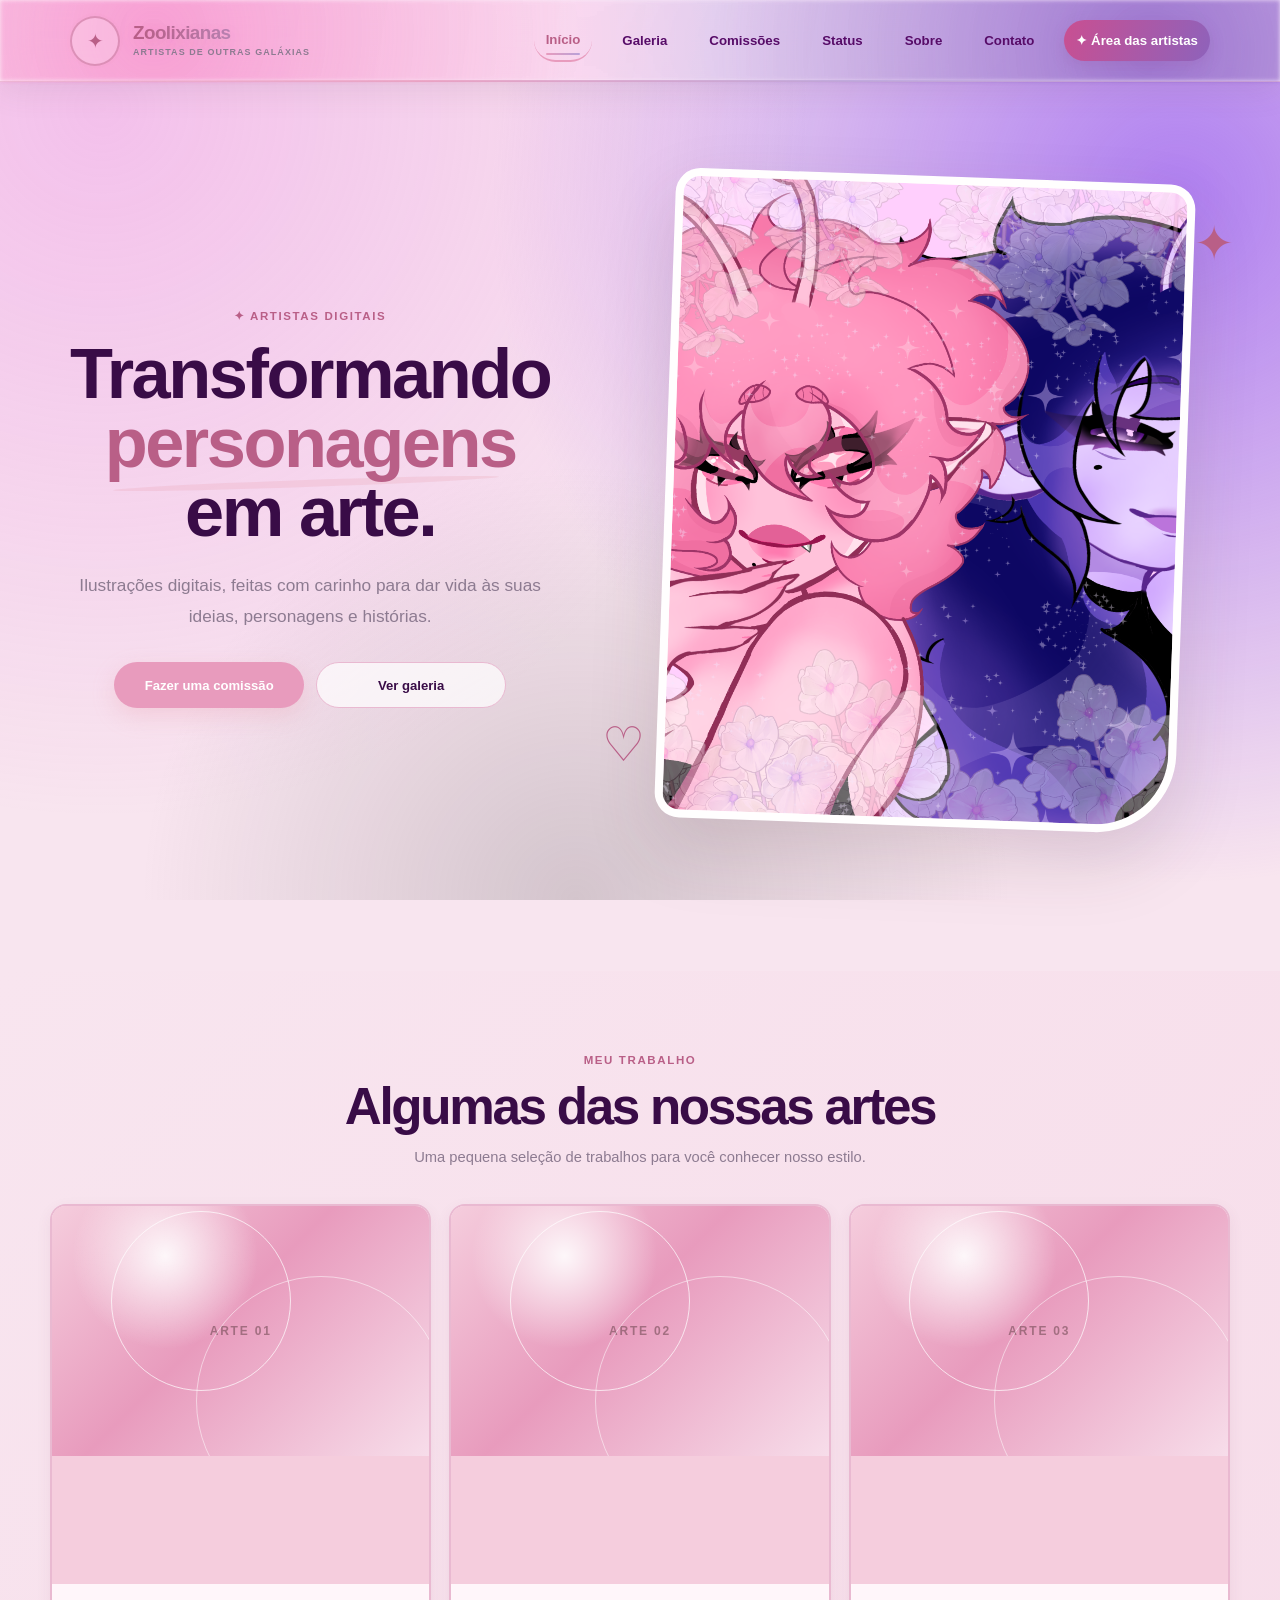
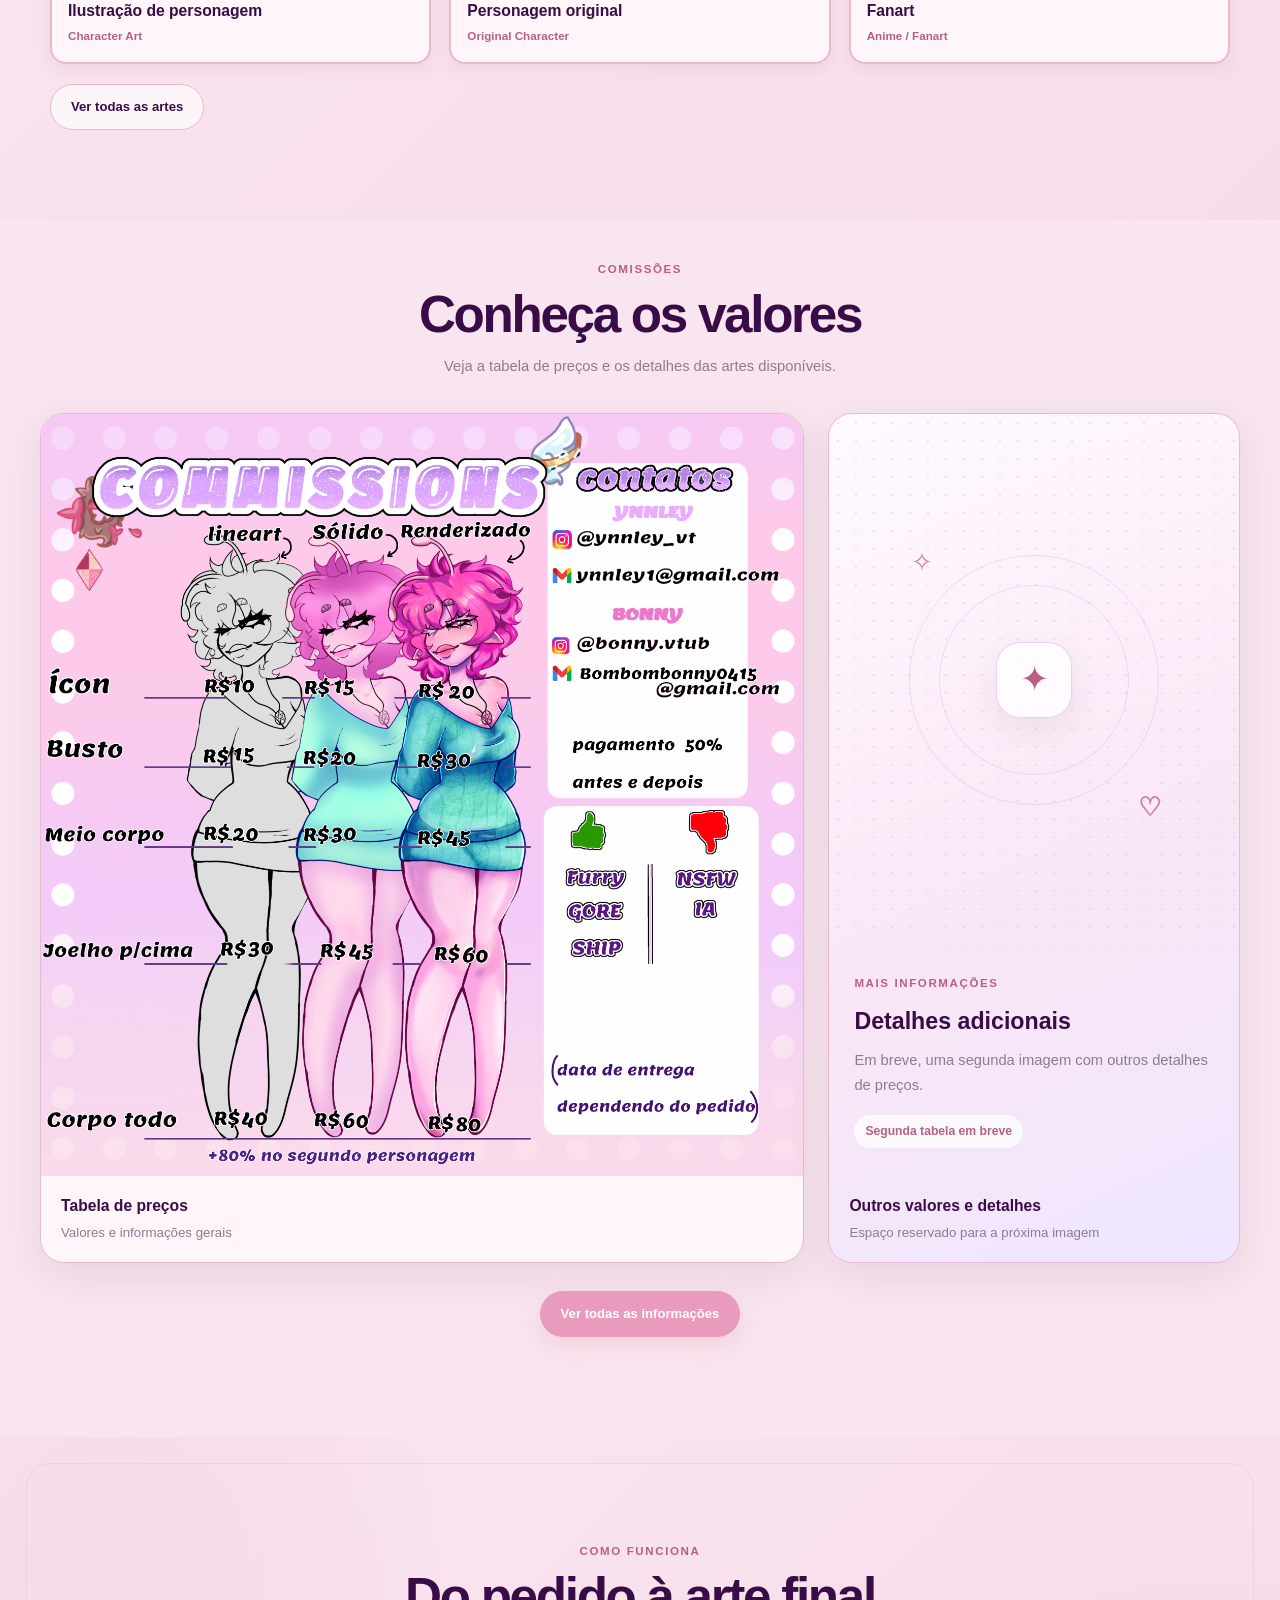
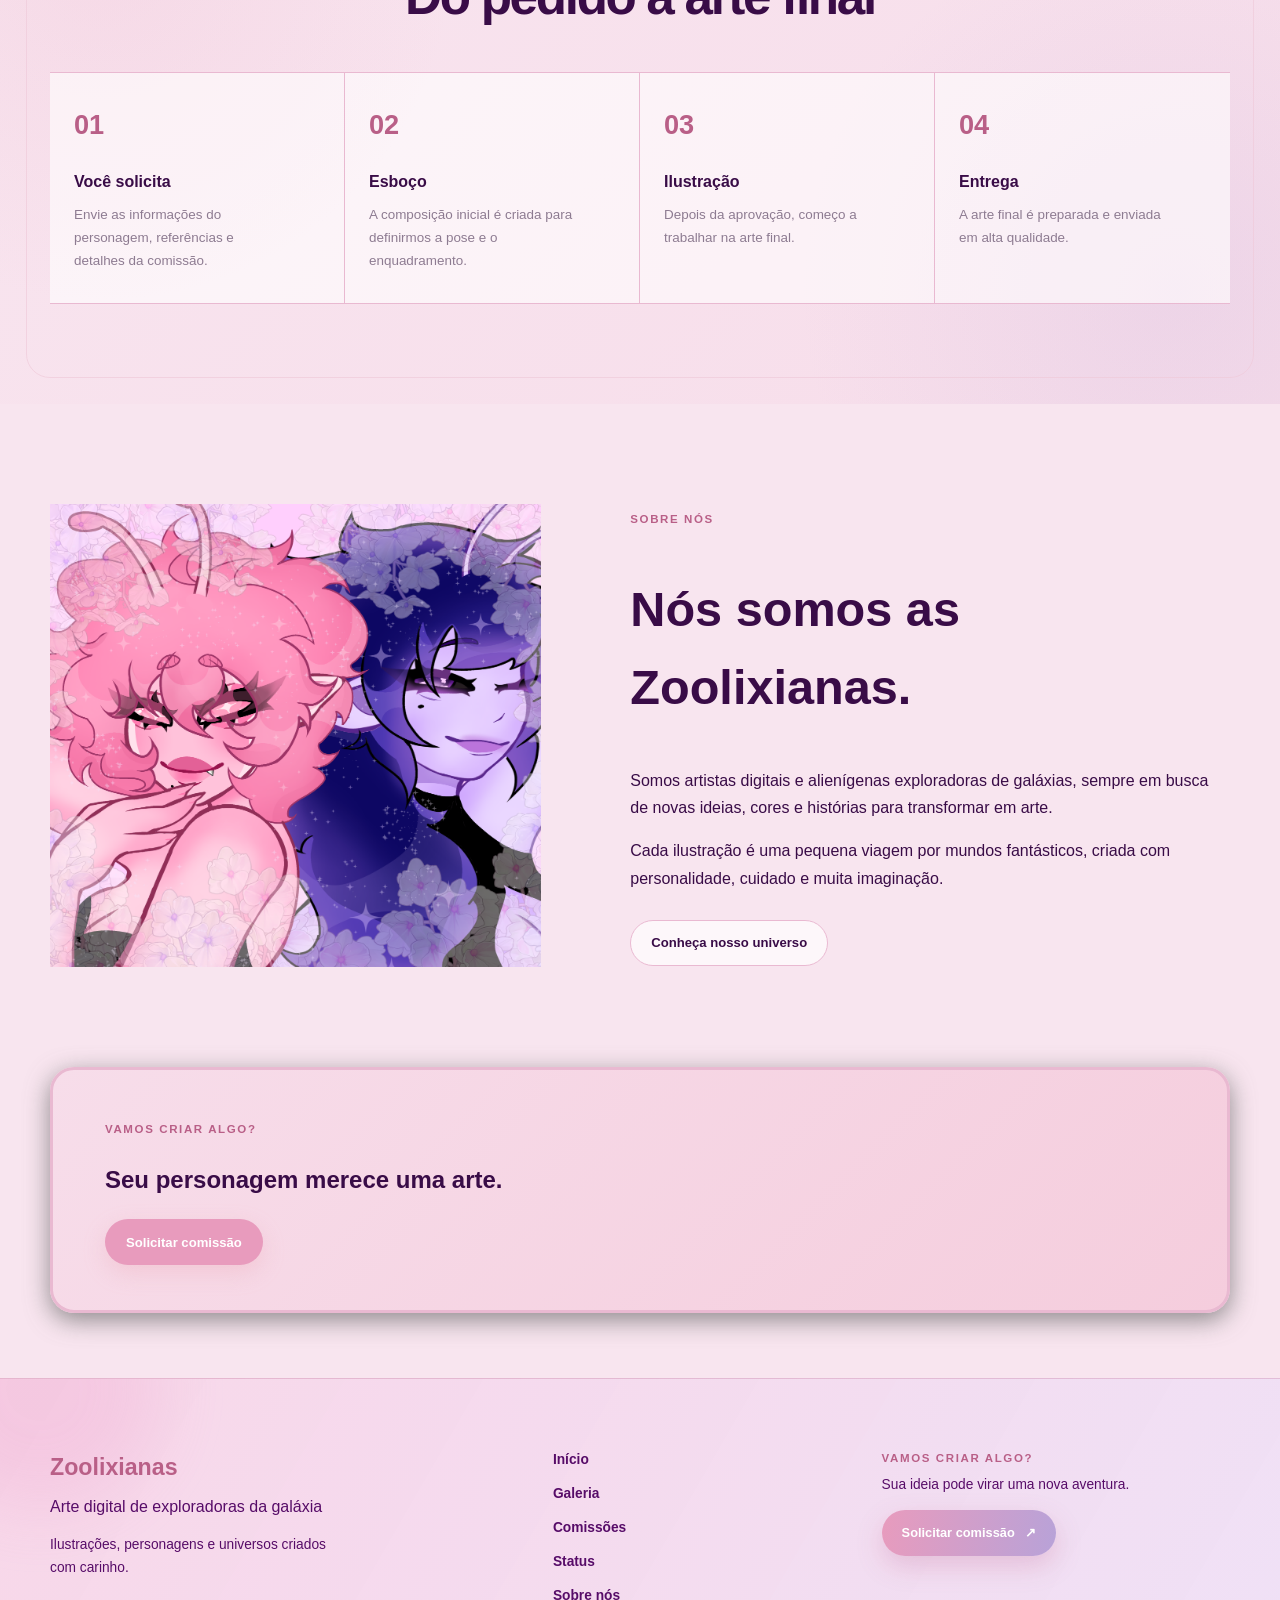
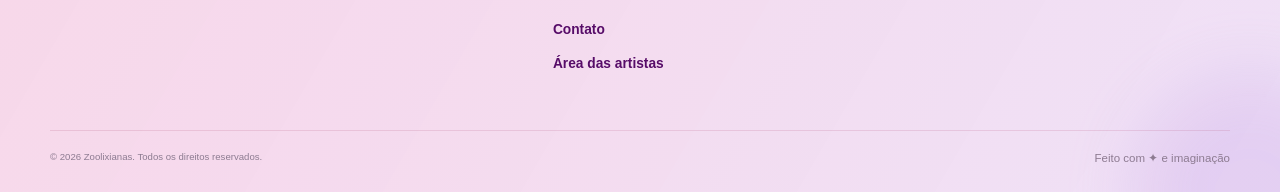
==== index.html @ 95c093a8 "Teste" ====
<!DOCTYPE html>
<html lang="pt-BR">

<head>
    <meta charset="UTF-8">
    <meta name="viewport" content="width=device-width, initial-scale=1.0, viewport-fit=cover">

    <title>Zoolixianas | Comissões de Arte</title>

    <meta
        name="description"
        content="Portfólio e comissões de arte digital em estilo anime."
    >

    <link rel="stylesheet" href="css/style.css">
    <link rel="stylesheet" href="css/components.css">
    <link rel="stylesheet" href="css/animations.css">
    <link rel="stylesheet" href="css/decorations.css">
    <link rel="stylesheet" href="css/home.css">
    <link rel="stylesheet" href="css/commissions.css">
    <link rel="stylesheet" href="css/header.css">
    <link rel="stylesheet" href="css/lightbox.css">
    <link rel="stylesheet" href="css/mobile.css">
</head>

<body>

    <!-- HEADER -->
    <header class="site-header" id="site-header">

    <div class="header-inner">

        <a
            href="index.html"
            class="brand"
            aria-label="Voltar para a página inicial"
        >
            <span class="brand-mark">✦</span>

            <span class="brand-text">
                <strong>Zoolixianas</strong>
                <small>Artistas de outras galáxias</small>
            </span>
        </a>


        <nav class="main-nav" id="main-nav" aria-label="Navegação principal">
            <a class="active" href="index.html">Início</a>
            <a href="gallery.html">Galeria</a>
            <a href="commissions.html">Comissões</a>
            <a href="status.html">Status</a>
            <a href="about.html">Sobre</a>
            <a href="contact.html">Contato</a>
        <a class="artist-access-link" href="painel.html"><span aria-hidden="true">✦</span> Área das artistas</a></nav>


        <button
            class="menu-toggle"
            id="menu-toggle"
            aria-controls="main-nav"
            type="button"
            aria-label="Abrir menu"
            aria-expanded="false"
        >
            ☰
        </button>

    </div>

</header>


    <main>

        <!-- HERO -->
        <section class="hero">

            <div class="decorations" aria-hidden="true">
                <span class="decor decor-star">✦</span>
                <span class="decor decor-star">✧</span>
                <span class="decor decor-heart">♡</span>
                <span class="decor decor-dot"></span>
            </div>

            <div class="hero-content">

                <div class="hero-text reveal">

                    <span class="eyebrow">
                        ✦ Artistas Digitais
                    </span>

                    <h1>
                        Transformando
                        <span>personagens</span>
                        em arte.
                    </h1>

                    <p>
                        Ilustrações digitais,
                        feitas com carinho para dar vida às suas ideias,
                        personagens e histórias.
                    </p>

                    <div class="hero-actions">

                        <a
                            href="commissions.html"
                            class="button button-primary"
                        >
                            Fazer uma comissão
                        </a>

                        <a
                            href="gallery.html"
                            class="button button-secondary"
                        >
                            Ver galeria
                        </a>

                    </div>

                </div>


                <div class="hero-art reveal">

                    <div class="hero-art-frame">

                        <div class="hero-art-image">

    <img
        src="assets/about/zoolixianas.webp"
        alt="Ilustração de personagem"
    >

</div>
                        </div>

                        <div class="hero-decoration hero-decoration-one">
                            ✦
                        </div>

                        <div class="hero-decoration hero-decoration-two">
                            ♡
                        </div>

                    </div>

                </div>

            </div>

        </section>


        <!-- GALERIA EM DESTAQUE -->
        <section class="section section-gallery">

            <div class="section-heading reveal">

                <span class="eyebrow">
                    Meu trabalho
                </span>

                <h2>
                    Algumas das nossas artes
                </h2>

                <p>
                    Uma pequena seleção de trabalhos para você
                    conhecer nosso estilo.
                </p>

            </div>


            <div
                class="gallery-grid"
                id="home-gallery"
            >

                <article class="gallery-card reveal">

                    <div class="gallery-card-image">
                        <div class="art-placeholder">
                            ARTE 01
                        </div>
                    </div>

                    <div class="gallery-card-info">

                        <h3>
                            Ilustração de personagem
                        </h3>

                        <p>
                            Character Art
                        </p>

                    </div>

                </article>


                <article class="gallery-card reveal">

                    <div class="gallery-card-image">
                        <div class="art-placeholder">
                            ARTE 02
                        </div>
                    </div>

                    <div class="gallery-card-info">

                        <h3>
                            Personagem original
                        </h3>

                        <p>
                            Original Character
                        </p>

                    </div>

                </article>


                <article class="gallery-card reveal">

                    <div class="gallery-card-image">
                        <div class="art-placeholder">
                            ARTE 03
                        </div>
                    </div>

                    <div class="gallery-card-info">

                        <h3>
                            Fanart
                        </h3>

                        <p>
                            Anime / Fanart
                        </p>

                    </div>

                </article>

            </div>


            <div class="section-action reveal">

                <a
                    href="gallery.html"
                    class="button button-secondary"
                >
                    Ver todas as artes
                </a>

            </div>

        </section>


        <!-- COMISSÕES -->
        <section class="commission-preview commission-gallery-section section" aria-labelledby="home-price-title">
            <div class="section-heading reveal">
                <span class="eyebrow">Comissões</span>
                <h2 id="home-price-title">Conheça os valores</h2>
                <p>Veja a tabela de preços e os detalhes das artes disponíveis.</p>
            </div>

            <div class="commission-sheets">
                <figure class="commission-sheet commission-sheet-main reveal">
                    <a href="assets/commissions/tabela-precos.jpg" class="image-viewer-trigger" data-lightbox-trigger="prices" data-title="Tabela de preços" data-category="Comissões" data-description="Valores e informações gerais das comissões." aria-label="Ampliar tabela de preços">
                        <img src="assets/commissions/tabela-precos.jpg" alt="Tabela de preços das comissões, com valores por tipo de arte e enquadramento." loading="lazy">
                        <span class="sheet-zoom" aria-hidden="true">↗ Ver em tamanho maior</span>
                    </a>
                    <figcaption><strong>Tabela de preços</strong><span>Valores e informações gerais</span></figcaption>
                </figure>

                <figure class="commission-sheet commission-sheet-placeholder reveal">
                    <div class="sheet-placeholder-art" aria-hidden="true"><span>✦</span><i>✧</i><b>♡</b></div>
                    <div class="sheet-placeholder-copy">
                        <span class="eyebrow">Mais informações</span>
                        <h3>Detalhes adicionais</h3>
                        <p>Em breve, uma segunda imagem com outros detalhes de preços.</p>
                        <span class="placeholder-note">Segunda tabela em breve</span>
                    </div>
                    <figcaption><strong>Outros valores e detalhes</strong><span>Espaço reservado para a próxima imagem</span></figcaption>
                </figure>
            </div>

            <div class="home-pricing-link reveal">
                <a href="commissions.html" class="button button-primary">Ver todas as informações</a>
            </div>
        </section>


        <!-- PROCESSO -->
        <section class="process-section">

            <div class="section-heading reveal">

                <span class="eyebrow">
                    Como funciona
                </span>

                <h2>
                    Do pedido à arte final
                </h2>

            </div>


            <div class="process-grid">

                <article class="reveal">

                    <span>01</span>

                    <h3>
                        Você solicita
                    </h3>

                    <p>
                        Envie as informações do personagem,
                        referências e detalhes da comissão.
                    </p>

                </article>


                <article class="reveal">

                    <span>02</span>

                    <h3>
                        Esboço
                    </h3>

                    <p>
                        A composição inicial é criada para
                        definirmos a pose e o enquadramento.
                    </p>

                </article>


                <article class="reveal">

                    <span>03</span>

                    <h3>
                        Ilustração
                    </h3>

                    <p>
                        Depois da aprovação, começo a trabalhar
                        na arte final.
                    </p>

                </article>


                <article class="reveal">

                    <span>04</span>

                    <h3>
                        Entrega
                    </h3>

                    <p>
                        A arte final é preparada e enviada
                        em alta qualidade.
                    </p>

                </article>

            </div>

        </section>


        <!-- SOBRE -->
        <section class="section about-preview">

            <div class="about-image">
    <img
        src="assets/about/zoolixianas.webp"
        alt="As artistas Zoolixianas"
    >
</div>


            <div class="about-preview-content reveal">

    <span class="eyebrow">
        Sobre nós
    </span>

    <h2>
        Nós somos as
        <span>Zoolixianas</span>.
    </h2>

    <p>
        Somos artistas digitais e alienígenas exploradoras
        de galáxias, sempre em busca de novas ideias,
        cores e histórias para transformar em arte.
    </p>

    <p>
        Cada ilustração é uma pequena viagem por mundos
        fantásticos, criada com personalidade, cuidado
        e muita imaginação.
    </p>

    <a
        href="about.html"
        class="button button-secondary"
    >
        Conheça nosso universo
    </a>

</div>

        </section>


        <!-- CTA -->
        <section class="contact-banner reveal">

            <div>

                <span class="eyebrow">
                    Vamos criar algo?
                </span>

                <h2>
                    Seu personagem merece uma arte.
                </h2>

            </div>

            <a
                href="contact.html"
                class="button button-primary"
            >
                Solicitar comissão
            </a>

        </section>

    </main>



    <div class="lightbox" id="lightbox" role="dialog" aria-modal="true" aria-hidden="true" aria-labelledby="lightbox-title">
        <div class="lightbox-dialog">
            <div class="lightbox-media">
                <button class="lightbox-close" type="button" aria-label="Fechar visualização">×</button>
                <button class="lightbox-nav lightbox-prev" type="button" aria-label="Imagem anterior" hidden>‹</button>
                <div class="lightbox-image" aria-live="polite"></div>
                <button class="lightbox-nav lightbox-next" type="button" aria-label="Próxima imagem" hidden>›</button>
                <span class="lightbox-counter" id="lightbox-counter" aria-live="polite"></span>
            </div>
            <div class="lightbox-details">
                <span class="tag" id="lightbox-category">Arte digital</span>
                <h2 id="lightbox-title">Ilustração</h2>
                <p id="lightbox-description"></p>
                <span class="lightbox-hint">Use as setas do teclado para navegar</span>
            </div>
        </div>
    </div>

    <footer class="site-footer">

    <div class="footer-inner">

        <div class="footer-brand">
            <strong>Zoolixianas</strong>

            <span>
                Arte digital de exploradoras da galáxia
            </span>

            <p>
                Ilustrações, personagens e universos
                criados com carinho.
            </p>
        </div>

        <nav
            class="footer-links"
            aria-label="Navegação do rodapé"
        >
            <a href="index.html">Início</a>
            <a href="gallery.html">Galeria</a>
            <a href="commissions.html">Comissões</a>
            <a href="status.html">Status</a>
            <a href="about.html">Sobre nós</a>
            <a href="contact.html">Contato</a>
        <a href="painel.html">Área das artistas</a></nav>

        <div class="footer-cta">
            <span class="eyebrow">
                Vamos criar algo?
            </span>

            <p>
                Sua ideia pode virar uma nova aventura.
            </p>

            <a
                href="contact.html"
                class="footer-button"
            >
                Solicitar comissão
                <span aria-hidden="true">↗</span>
            </a>
        </div>

    </div>

    <div class="footer-bottom">
        <small>
            © <span id="current-year">2026</span>
            Zoolixianas. Todos os direitos reservados.
        </small>

        <span>
            Feito com ✦ e imaginação
        </span>
    </div>

</footer>


<script src="js/app.js"></script>
<script src="js/navigation.js"></script>
<script src="js/reveal.js"></script>
<script src="js/gallery.js"></script>
<script src="js/lightbox.js"></script>
<script src="js/spotlight.js"></script>
<script src="js/decorations.js"></script>
</body>

</html>
---- css/style.css ----
/* =========================================================
   RESET
   ========================================================= */

*,
*::before,
*::after {
    box-sizing: border-box;
}


html {
    scroll-behavior: smooth;

    scroll-padding-top: 100px;
}


body {
    margin: 0;
    min-height: 100vh;

    background: var(--background);
    color: var(--text);

    font-family: var(--font-body);
    line-height: 1.6;

    -webkit-font-smoothing: antialiased;
    -moz-osx-font-smoothing: grayscale;

    text-rendering: optimizeLegibility;

    overflow-x: hidden;
}


img,
svg {
    display: block;

    max-width: 100%;
}


img {
    height: auto;
}


button,
input,
textarea,
select {
    font: inherit;
}


button {
    cursor: pointer;
}


a {
    color: inherit;

    text-decoration: none;
}


/* =========================================================
   VARIÁVEIS
   ========================================================= */

:root {
    /* Layout */
    --max: 1180px;
    --header-height: 78px;

    /* Paleta rosa + lilás pastel */
    --background: #f8e5ef;

    --surface: #fff6fa;
    --surface-2: #f7ddea;
    --surface-3: #eee1f8;

    --text: #390c47;
    --text-soft: #570c68;
    --muted: #8d7b91;

    --accent: #e89bbd;
    --accent-dark: #b95f87;
    --accent-soft: #f5cddd;

    --accent-purple: #b8a2d8;
    --accent-purple-soft: #ece5f8;

    --line: #e9b9d1;

    /* Sombras */
    --shadow:
        0 18px 55px
        rgb(102, 102, 102);

    --shadow-small:
        0 7px 25px
        rgba(105, 105, 105, 0.74);

    --shadow-hover:
        0 24px 65px
        rgb(122, 122, 122);

    --glow:
        0 12px 40px
        rgba(236, 169, 195, .24);

    /* Tipografia */
    --font-body:
        Inter,
        "Segoe UI",
        Roboto,
        Helvetica,
        Arial,
        sans-serif;

    --font-display:
        "Plus Jakarta Sans",
        Inter,
        "Segoe UI",
        sans-serif;

    /* Bordas */
    --radius-small: 10px;
    --radius: 16px;
    --radius-large: 24px;
    --radius-xl: 32px;

    /* Transições */
    --ease: cubic-bezier(.22, .61, .36, 1);
    --transition: .3s var(--ease);
    --transition-slow: .55s var(--ease);
}


/* =========================================================
   SELEÇÃO
   ========================================================= */

::selection {
    background:
        var(--accent);

    color:
        white;
}


/* =========================================================
   SCROLLBAR
   ========================================================= */

::-webkit-scrollbar {
    width: 9px;
}


::-webkit-scrollbar-track {
    background:
        var(--background);
}


::-webkit-scrollbar-thumb {
    background:
        var(--accent-soft);

    border-radius:
        999px;
}


::-webkit-scrollbar-thumb:hover {
    background:
        var(--accent);
}


/* =========================================================
   BODY / FUNDO
   ========================================================= */


body::before {
    content: "";

    position: fixed;
    inset: 0;
    z-index: -2;

    pointer-events: none;

    background:
        radial-gradient(
            circle at 8% 12%,
            rgba(235, 122, 229, 0.34),
            transparent 50%
        ),
        radial-gradient(
            circle at 92% 22%,
            rgba(159, 105, 240, 0.815),
            transparent 50%
        ),
        radial-gradient(
            circle at 45% 100%,
            rgba(117, 114, 116, 0.28),
            transparent 38%
        );
}

:focus-visible {
    outline: 3px solid rgba(191, 104, 141, .45);
    outline-offset: 4px;
    border-radius: 5px;
}


/* =========================================================
   CONTAINER
   ========================================================= */

.container {
    width:
        min(
            var(--max),
            calc(100% - 40px)
        );

    margin:
        0 auto;
}


/* =========================================================
   SEÇÕES
   ========================================================= */

.section {

    width:
        min(
            var(--max),
            calc(100% - 40px)
        );

    margin:
        0 auto;

    padding:
        100px 0;
}


.section-small {
    padding:
        70px 0;
}


/* =========================================================
   HERO DE PÁGINAS
   ========================================================= */

.page-hero {

    width:
        min(
            850px,
            calc(100% - 40px)
        );

    margin:
        0 auto;

    padding:
        105px 0 80px;

    text-align:
        center;
}


.page-hero h1 {

    margin:
        12px 0 18px;

    font-family:
        var(--font-display);

    font-size:
        clamp(
            2.7rem,
            7vw,
            5.5rem
        );

    line-height:
        .98;

    letter-spacing:
        -.055em;

    font-weight:
        800;
}


.page-hero p {

    max-width:
        650px;

    margin:
        0 auto;

    color:
        var(--muted);

    font-size:
        1rem;

    line-height:
        1.8;
}


/* =========================================================
   EYEBROW
   ========================================================= */

.eyebrow {

    display:
        inline-flex;

    align-items:
        center;

    gap:
        7px;

    color:
        var(--accent-dark);

    font-size:
        .72rem;

    font-weight:
        800;

    text-transform:
        uppercase;

    letter-spacing:
        .14em;
}


/* =========================================================
   TÍTULOS DE SEÇÃO
   ========================================================= */

.section-heading {

    max-width:
        700px;

    margin:
        0 auto 45px;

    text-align:
        center;
}


.section-heading h2 {

    margin:
        8px 0 12px;

    font-family:
        var(--font-display);

    font-size:
        clamp(
            2rem,
            4vw,
            3.2rem
        );

    line-height:
        1.05;

    letter-spacing:
        -.045em;
}


.section-heading p {

    max-width:
        600px;

    margin:
        0 auto;

    color:
        var(--muted);

    font-size:
        .92rem;

    line-height:
        1.7;
}


/* =========================================================
   TEXTO
   ========================================================= */

p {
    line-height:
        1.7;
}


strong {
    font-weight:
        750;
}


/* =========================================================
   LINKS
   ========================================================= */

a {
    transition:
        color var(--transition),
        opacity var(--transition);
}


a:hover {
    color:
        var(--accent-dark);
}


/* =========================================================
   DIVISORES
   ========================================================= */

.divider {

    width:
        100%;

    height:
        1px;

    background:
        var(--line);
}


/* =========================================================
   ESPAÇAMENTO
   ========================================================= */

.mt-0 {
    margin-top: 0;
}

.mt-1 {
    margin-top: 10px;
}

.mt-2 {
    margin-top: 20px;
}

.mt-3 {
    margin-top: 30px;
}

.mb-0 {
    margin-bottom: 0;
}

.mb-1 {
    margin-bottom: 10px;
}

.mb-2 {
    margin-bottom: 20px;
}

.mb-3 {
    margin-bottom: 30px;
}


/* =========================================================
   ACESSIBILIDADE
   ========================================================= */

.sr-only {

    position:
        absolute;

    width:
        1px;

    height:
        1px;

    padding:
        0;

    margin:
        -1px;

    overflow:
        hidden;

    clip:
        rect(0, 0, 0, 0);

    white-space:
        nowrap;

    border:
        0;
}


/* =========================================================
   REDUÇÃO DE MOVIMENTO
   ========================================================= */

@media (prefers-reduced-motion: reduce) {

    html {
        scroll-behavior:
            auto;
    }


    *,
    *::before,
    *::after {

        animation-duration:
            .01ms !important;

        animation-iteration-count:
            1 !important;

        transition-duration:
            .01ms !important;

        scroll-behavior:
            auto !important;
    }

}


/* =========================================================
   RESPONSIVO
   ========================================================= */

@media (max-width: 700px) {

    :root {
        --header-height:
            70px;
    }


    .container,
    .section {

        width:
            calc(100% - 28px);
    }


    .section {
        padding:
            70px 0;
    }


    .page-hero {

        width:
            calc(100% - 28px);

        padding:
            75px 0 55px;
    }


    .page-hero h1 {
        font-size:
            clamp(
                2.5rem,
                13vw,
                4rem
            );
    }


    .section-heading {
        margin-bottom:
            32px;
    }

}


@media (max-width: 420px) {

    .section {
        padding:
            55px 0;
    }


    .page-hero {
        padding:
            65px 0 45px;
    }

}


/* Títulos com gradiente roxo-rosa */
.page-hero h1 span {
    color: transparent;
    background: linear-gradient(105deg, #713aa8 8%, #a84f9d 48%, #d26b91 92%);
    -webkit-background-clip: text;
    background-clip: text;
    -webkit-text-fill-color: transparent;
}
---- css/components.css ----
/* =========================================================
   BOTÕES
   ========================================================= */

.button {

    display:
        inline-flex;

    align-items:
        center;

    justify-content:
        center;

    gap:
        9px;

    min-height:
        46px;

    padding:
        11px 20px;

    border:
        1px solid transparent;

    border-radius:
        999px;

    font-size:
        .82rem;

    font-weight:
        750;

    line-height:
        1;

    transition:
        transform var(--transition),
        box-shadow var(--transition),
        background var(--transition),
        border-color var(--transition),
        color var(--transition);
}


.button:hover {

    transform:
        translateY(-3px);

    color:
        inherit;
}


.button:active {

    transform:
        translateY(-1px);
}


/* =========================================================
   BOTÃO PRINCIPAL
   ========================================================= */

.button-primary {

    background:
        var(--accent);

    color:
        white;

    box-shadow:
        0 8px 22px
        rgba(232,154,170,.28);
}


.button-primary:hover {

    background:
        var(--accent-dark);

    color:
        white;

    box-shadow:
        0 12px 28px
        rgba(232,154,170,.34);
}


/* =========================================================
   BOTÃO SECUNDÁRIO
   ========================================================= */

.button-secondary {

    background:
        rgba(255,255,255,.7);

    color:
        var(--text);

    border-color:
        var(--line);
}


.button-secondary:hover {

    background:
        white;

    color:
        var(--accent-dark);

    border-color:
        var(--accent);
}


/* =========================================================
   BOTÃO DISCRETO
   ========================================================= */

.button-ghost {

    min-height:
        auto;

    padding:
        7px 0;

    background:
        transparent;

    color:
        var(--muted);

    border:
        0;
}


.button-ghost:hover {

    color:
        var(--accent-dark);

    transform:
        none;
}


/* =========================================================
   CARDS
   ========================================================= */

.card {

    background:
        var(--surface);

    border:
        1px solid
        var(--line);

    border-radius:
        var(--radius);

    box-shadow:
        var(--shadow-small);
}


/* =========================================================
   TAG
   ========================================================= */

.tag {

    display:
        inline-flex;

    align-items:
        center;

    width:
        fit-content;

    padding:
        6px 10px;

    border-radius:
        999px;

    background:
        var(--surface-2);

    color:
        var(--accent-dark);

    font-size:
        .68rem;

    font-weight:
        800;

    text-transform:
        uppercase;

    letter-spacing:
        .08em;
}


/* =========================================================
   ART PLACEHOLDER
   ========================================================= */

.art-placeholder {

    position:
        relative;

    display:
        grid;

    place-items:
        center;

    overflow:
        hidden;

    min-height:
        250px;

    background:

        radial-gradient(
            circle at 30% 20%,
            rgba(255,255,255,.9),
            transparent 28%
        ),

        linear-gradient(
            135deg,
            var(--accent-soft),
            var(--accent) 45%,
            var(--surface-2)
        );

    color:
        rgba(115,75,85,.6);

    font-size:
        .75rem;

    font-weight:
        800;

    letter-spacing:
        .15em;
}


.art-placeholder::before {

    content:
        "";

    position:
        absolute;

    width:
        180px;

    height:
        180px;

    border-radius:
        50%;

    border:
        1px solid
        rgba(255,255,255,.7);

    transform:
        translate(
            -40px,
            -30px
        );
}


.art-placeholder::after {

    content:
        "";

    position:
        absolute;

    width:
        250px;

    height:
        250px;

    border-radius:
        50%;

    border:
        1px solid
        rgba(255,255,255,.5);

    transform:
        translate(
            80px,
            70px
        );
}


/* =========================================================
   IMAGENS DE GALERIA
   ========================================================= */

.gallery-image {

    width:
        100%;

    aspect-ratio:
        4 / 5;

    object-fit:
        cover;

    transition:
        transform .7s var(--ease);
}


.gallery-item:hover .gallery-image {

    transform:
        scale(1.045);
}


/* =========================================================
   ÍCONES
   ========================================================= */

.icon-box {

    width:
        46px;

    height:
        46px;

    display:
        grid;

    place-items:
        center;

    border-radius:
        13px;

    background:
        var(--surface-2);

    color:
        var(--accent-dark);

    font-size:
        1.2rem;
}


/* =========================================================
   DIVISOR DECORATIVO
   ========================================================= */

.decorative-line {

    display:
        flex;

    align-items:
        center;

    gap:
        12px;

    color:
        var(--accent);

    font-size:
        .75rem;
}


.decorative-line::before,
.decorative-line::after {

    content:
        "";

    width:
        40px;

    height:
        1px;

    background:
        var(--accent-soft);
}


/* =========================================================
   RESPONSIVO
   ========================================================= */

@media (max-width: 500px) {

    .button {

        min-height:
            44px;

        padding:
            10px 17px;
    }

}



/* =========================================================
   HEADER
   ========================================================= */

.site-header {
    position: sticky;
    z-index: 1000;
    top: 0;

    height: 82px;

    display: flex;
    align-items: center;

    padding: 0 max(24px, calc((100% - var(--max)) / 2));

    border-bottom: 2px solid var(--accent-soft);

    background: rgba(255, 255, 255, .94);
    box-shadow: 0 3px 14px rgba(109, 63, 78, .05);

    backdrop-filter: blur(12px);
}

.brand {
    display: inline-flex;
    align-items: center;
    gap: 10px;
}

.brand-mark {
    display: grid;
    place-items: center;

    width: 40px;
    height: 40px;

    border: 2px solid var(--accent);
    border-radius: 50%;

    background: var(--accent-soft);
    color: var(--accent-dark);
}

.brand-text {
    display: flex;
    flex-direction: column;
    line-height: 1;
}

.brand-text strong {
    font-family: var(--font-display);
    font-size: 1rem;
}

.brand-text small {
    margin-top: 5px;

    color: var(--accent-dark);

    font-size: .58rem;
    font-weight: 800;
    letter-spacing: .14em;
    text-transform: uppercase;
}

.main-nav {
    display: flex;
    align-items: center;
    gap: 22px;

    margin-left: auto;
}

.main-nav a {
    padding: 8px 0;

    color: var(--text);

    font-size: .88rem;
    font-weight: 700;
}

.main-nav a:hover,
.main-nav a.active {
    color: var(--accent-dark);
}

.main-nav a.active {
    border-bottom: 2px solid var(--accent);
}

.header-cta,
.menu-toggle {
    display: none;
}


/* =========================================================
   HERO — FAIXA DE ARTE
   ========================================================= */

.hero {
    min-height: 0;
    padding: 24px max(24px, calc((100% - var(--max)) / 2)) 55px;

    background: var(--background);
}

.hero-content {
    width: 100%;
    margin: 0;
    padding: 0;

    display: block;
}

.hero-text {
    max-width: 760px;
    margin: 38px auto 30px;

    text-align: center;
}

.hero-text h1 {
    margin-bottom: 15px;

    font-size: clamp(2.3rem, 5vw, 4.2rem);
    line-height: 1.05;
}

.hero-text > p {
    margin-right: auto;
    margin-left: auto;
}

.hero-actions {
    justify-content: center;
}

/* A arte vira o destaque visual principal. */
.hero-art {
    min-height: 0;
}

.hero-art-frame {
    width: 100%;
    max-width: none;
    aspect-ratio: 16 / 6;

    transform: none;
}

.hero-art-frame:hover {
    filter: none;
    transform: none;
}

.hero-art-frame::before,
.hero-art-frame::after,
.hero-decoration,
.hero-sparkles,
.hero .decorations,
.hero::before {
    display: none;
}

.hero-art-image {
    height: 100%;

    border: 3px solid var(--line);
    border-radius: var(--radius-large);

    background: linear-gradient(135deg, var(--accent-soft), var(--surface-2));
    box-shadow: var(--shadow-small);
}

.hero-art-image img {
    width: 100%;
    height: 100%;
    object-fit: cover;
}

.hero-art-image .art-placeholder {
    color: var(--accent-dark);
    font-size: .9rem;
    font-weight: 800;
}


/* =========================================================
   GALERIA
   ========================================================= */

.section-gallery {
    padding: 75px 0 90px;
    background: var(--surface-2);
}

.section-gallery::before {
    display: none;
}

.section-heading {
    margin-bottom: 34px;
}

.section-heading h2 {
    font-size: clamp(2rem, 4vw, 3.2rem);
}

.gallery-grid {
    width: min(var(--max), calc(100% - 40px));
    margin: 0 auto;

    display: grid;
    grid-template-columns: repeat(3, minmax(0, 1fr));
    gap: 18px;
}

.gallery-card,
.gallery-item {
    overflow: hidden;

    border: 2px solid var(--line);
    border-radius: var(--radius);

    background: var(--surface);
    box-shadow: 0 5px 15px rgba(109, 63, 78, .07);

    transition: transform var(--transition), box-shadow var(--transition);
}

.gallery-card:hover,
.gallery-item:hover {
    box-shadow: var(--shadow);
    transform: translateY(-5px);
}

.gallery-card-image,
.gallery-image-button {
    display: block;
    aspect-ratio: 1 / 1;

    overflow: hidden;

    background: var(--accent-soft);
}

.gallery-card-image img,
.gallery-image {
    width: 100%;
    height: 100%;

    object-fit: cover;
}

.gallery-card-info {
    padding: 14px 16px 16px;
}

.gallery-card-info h3 {
    margin: 0 0 3px;

    font-family: var(--font-display);
    font-size: .98rem;
}

.gallery-card-info p {
    margin: 0;

    color: var(--accent-dark);
    font-size: .73rem;
    font-weight: 700;
}


/* =========================================================
   PROCESSO — LINHA LIMPA, SEM CAIXAS PESADAS
   ========================================================= */

.process-section {
    padding: 85px max(20px, calc((100% - var(--max)) / 2));

    background: var(--surface);
}

.process-grid {
    display: grid;
    grid-template-columns: repeat(4, 1fr);
    gap: 0;

    width: min(var(--max), 100%);
    margin: 0 auto;

    border-top: 2px solid var(--line);
    border-bottom: 2px solid var(--line);
}

.process-grid article {
    min-height: 200px;
    padding: 30px 24px;

    border: 0;
    border-right: 1px solid var(--line);
    border-radius: 0;

    background: transparent;
    box-shadow: none;
}

.process-grid article:last-child {
    border-right: 0;
}

.process-grid article > span {
    display: block;

    width: auto;
    height: auto;

    background: transparent;
    color: var(--accent-dark);

    font-family: var(--font-display);
    font-size: 1.6rem;
    font-weight: 800;
}

.process-grid h3 {
    margin: 13px 0 8px;

    font-size: 1.05rem;
}

.process-grid p {
    font-size: .84rem;
}


/* =========================================================
   SOBRE
   ========================================================= */

.about-preview {
    width: min(var(--max), calc(100% - 40px));
    margin: 0 auto;

    display: grid;
    grid-template-columns: .9fr 1.1fr;
    align-items: center;
    gap: clamp(40px, 7vw, 90px);
}

.about-preview-art .art-placeholder {
    min-height: 390px;

    border: 3px solid var(--line);
    border-radius: var(--radius-large);

    background: linear-gradient(135deg, var(--accent-soft), var(--surface-2));
    color: var(--accent-dark);
}

.about-preview-art .art-placeholder::before,
.about-preview-art .art-placeholder::after {
    border-color: rgba(255, 255, 255, .9);
}

.about-preview-content h2 {
    font-size: clamp(2rem, 3.8vw, 3.1rem);
}

.about-preview-content .button {
    margin-top: 12px;
}


/* =========================================================
   CTA / FOOTER
   ========================================================= */

.contact-banner {
    width: min(var(--max), calc(100% - 40px));
    margin: 0 auto 65px;
    padding: 45px 52px;

    border: 3px solid var(--line);
    border-radius: var(--radius-large);

    background: linear-gradient(135deg, var(--surface-2), var(--accent-soft));
    box-shadow: var(--shadow-small);
}

.site-footer {
    padding: 30px max(24px, calc((100% - var(--max)) / 2));

    border-top: 2px solid var(--accent-soft);
    background: var(--surface);
}


/* =========================================================
   RESPONSIVO
   ========================================================= */

@media (max-width: 800px) {
    .main-nav {
        gap: 13px;
    }

    .hero-art-frame {
        aspect-ratio: 16 / 8;
    }

    .gallery-grid,
    .process-grid {
        grid-template-columns: repeat(2, minmax(0, 1fr));
    }

    .process-grid article:nth-child(2) {
        border-right: 0;
    }

    .process-grid article:nth-child(-n+2) {
        border-bottom: 1px solid var(--line);
    }

    .about-preview {
        grid-template-columns: 1fr;
    }
}

@media (max-width: 560px) {
    .site-header {
        height: 70px;
    }

    .main-nav {
        display: none;
    }

    .menu-toggle {
        display: grid;
        place-items: center;

        width: 42px;
        height: 42px;
        margin-left: auto;

        border: 2px solid var(--line);
        border-radius: 12px;

        background: var(--surface);
    }

    .hero {
        padding: 16px 14px 45px;
    }

    .hero-text {
        margin-top: 28px;
    }

    .hero-art-frame {
        aspect-ratio: 4 / 3;
    }

    .gallery-grid,
    .process-grid {
        grid-template-columns: 1fr;
    }

    .gallery-grid {
        width: calc(100% - 28px);
    }

    .process-grid article,
    .process-grid article:nth-child(2) {
        border-right: 0;
        border-bottom: 1px solid var(--line);
    }

    .process-grid article:last-child {
        border-bottom: 0;
    }

    .contact-banner {
        width: calc(100% - 28px);
        padding: 34px 27px;
        text-align: center;
    }
}

.site-footer {
    position: relative;
    overflow: hidden;

    padding: 70px 0 24px;

    border-top: 1px solid rgba(185, 95, 135, .28);

    background:
        linear-gradient(
            120deg,
            rgba(247, 213, 231, .9),
            rgba(238, 224, 248, .86)
        );
}

.site-footer::before,
.site-footer::after {
    content: "";

    position: absolute;

    width: 240px;
    height: 240px;

    border-radius: 50%;
    pointer-events: none;
    filter: blur(35px);
    opacity: .42;
}

.site-footer::before {
    top: -110px;
    left: -80px;
    background: rgba(235, 145, 198, .5);
}

.site-footer::after {
    right: -90px;
    bottom: -120px;
    background: rgba(165, 125, 222, .42);
}

.footer-inner {
    position: relative;
    z-index: 1;

    width: min(var(--max), calc(100% - 40px));
    margin: 0 auto;

    display: grid;
    grid-template-columns: 1.3fr .8fr 1fr;
    gap: 50px;
}

.footer-brand {
    display: flex;
    flex-direction: column;
    gap: 8px;
}

.footer-brand strong {
    color: var(--accent-dark);
    font-family: var(--font-display);
    font-size: 1.45rem;
}

.footer-brand span,
.footer-brand p,
.footer-cta p {
    color: var(--text-soft);
}

.footer-brand p,
.footer-cta p {
    max-width: 280px;
    margin: 5px 0 0;
    font-size: .86rem;
}

.footer-links {
    display: flex;
    flex-direction: column;
    gap: 12px;
}

.footer-links a {
    width: fit-content;
    color: var(--text-soft);
    font-size: .86rem;
    font-weight: 700;
    transition:
        color var(--transition),
        transform var(--transition);
}

.footer-links a:hover {
    color: var(--accent-dark);
    transform: translateX(4px);
}

.footer-cta {
    display: flex;
    flex-direction: column;
    align-items: flex-start;
}

.footer-button {
    display: inline-flex;
    align-items: center;
    gap: 10px;

    margin-top: 14px;
    padding: 13px 20px;

    border-radius: 999px;

    background:
        linear-gradient(
            100deg,
            var(--accent),
            var(--accent-purple)
        );

    color: white;
    font-size: .8rem;
    font-weight: 800;

    box-shadow:
        0 10px 26px rgba(185, 95, 135, .25);

    transition:
        transform var(--transition),
        box-shadow var(--transition);
}

.footer-button:hover {
    color: white;
    transform: translateY(-4px);
    box-shadow:
        0 16px 32px rgba(185, 95, 135, .35);
}

.footer-bottom {
    position: relative;
    z-index: 1;

    width: min(var(--max), calc(100% - 40px));
    margin: 55px auto 0;
    padding-top: 18px;

    display: flex;
    justify-content: space-between;
    gap: 20px;

    border-top: 1px solid rgba(185, 95, 135, .2);

    color: var(--muted);
    font-size: .72rem;
}

@media (max-width: 700px) {
    .footer-inner {
        grid-template-columns: 1fr;
        gap: 32px;
    }

    .footer-bottom {
        flex-direction: column;
        gap: 8px;
    }
}
---- css/animations.css ----
/* =========================================================
   ANIMAÇÕES BASE
   ========================================================= */

@keyframes fade-up {
    from {
        opacity: 0;
        transform: translateY(18px);
    }

    to {
        opacity: 1;
        transform: translateY(0);
    }
}

@keyframes float-soft {
    0%,
    100% {
        transform: translateY(0) rotate(0);
    }

    50% {
        transform: translateY(-8px) rotate(1deg);
    }
}

@keyframes pulse-glow {
    0%,
    100% {
        box-shadow: 0 0 0 rgba(236, 169, 195, 0);
    }

    50% {
        box-shadow: 0 10px 28px rgba(236, 169, 195, .28);
    }
}


/* =========================================================
   ENTRADA AO ROLAR A PÁGINA
   ========================================================= */

.page-enter {
    animation: fade-up .65s var(--ease) both;
}

.reveal {
    opacity: 0;
    transform: translateY(22px);

    transition:
        opacity .7s var(--ease),
        transform .7s var(--ease);
}

.reveal.visible {
    opacity: 1;
    transform: translateY(0);
}

.delay-1 {
    transition-delay: .08s;
}

.delay-2 {
    transition-delay: .16s;
}

.delay-3 {
    transition-delay: .24s;
}

.delay-4 {
    transition-delay: .32s;
}

.delay-5 {
    transition-delay: .40s;
}


/* =========================================================
   HERO
   ========================================================= */

.hero-content > * {
    opacity: 0;
    animation: fade-up .75s var(--ease) forwards;
}

.hero-content > *:nth-child(1) {
    animation-delay: .08s;
}

.hero-content > *:nth-child(2) {
    animation-delay: .18s;
}


/* =========================================================
   ELEMENTOS DECORATIVOS
   Use class="float-soft" onde quiser movimento leve
   ========================================================= */

.float-soft {
    animation: float-soft 5s ease-in-out infinite;
}

.pulse-glow {
    animation: pulse-glow 3.8s ease-in-out infinite;
}


/* =========================================================
   CARDS
   ========================================================= */

.card-hover,
.gallery-card,
.gallery-item,
.commission-card {
    transition:
        transform .35s var(--ease),
        box-shadow .35s var(--ease),
        border-color .35s var(--ease);
}

.card-hover:hover,
.gallery-card:hover,
.gallery-item:hover,
.commission-card:hover {
    border-color: var(--accent);
    box-shadow: var(--shadow-hover);
    transform: translateY(-6px);
}


/* =========================================================
   IMAGENS
   ========================================================= */

.gallery-card-image,
.gallery-image-button,
.image-zoom {
    overflow: hidden;
}

.gallery-card-image img,
.gallery-image,
.image-zoom img {
    transition: transform .65s var(--ease);
}

.gallery-card:hover img,
.gallery-item:hover .gallery-image,
.image-zoom:hover img {
    transform: scale(1.035);
}


/* =========================================================
   BRILHO NAS ARTES
   ========================================================= */

.gallery-card,
.gallery-item {
    position: relative;
    isolation: isolate;
}

.gallery-card::after,
.gallery-item::after {
    content: "";

    position: absolute;
    z-index: 2;
    inset: 0;

    pointer-events: none;

    background:
        linear-gradient(
            115deg,
            transparent 35%,
            rgba(255, 255, 255, .42) 50%,
            transparent 65%
        );

    opacity: 0;
    transform: translateX(-110%);
    transition:
        opacity .25s ease,
        transform .7s var(--ease);
}

.gallery-card:hover::after,
.gallery-item:hover::after {
    opacity: 1;
    transform: translateX(110%);
}


/* =========================================================
   SPOTLIGHT DA GALERIA
   Requer a classe .spotlight e o spotlight.js
   ========================================================= */

.spotlight {
    --mouse-x: 50%;
    --mouse-y: 50%;
}

.spotlight::before {
    content: "";

    position: absolute;
    z-index: 3;
    inset: 0;

    pointer-events: none;

    opacity: 0;

    background:
        radial-gradient(
            180px circle at var(--mouse-x) var(--mouse-y),
            rgba(255, 255, 255, .22),
            transparent 65%
        );

    transition: opacity .25s ease;
}

.spotlight:hover::before {
    opacity: 1;
}


/* =========================================================
   OVERLAY DA GALERIA
   ========================================================= */

.gallery-overlay {
    position: absolute;
    z-index: 4;
    inset: auto 0 0;

    padding: 70px 22px 22px;

    background:
        linear-gradient(
            to top,
            rgba(55, 38, 49, .84),
            rgba(55, 38, 49, .28),
            transparent
        );

    color: white;

    opacity: 0;
    transform: translateY(10px);

    transition:
        opacity .3s ease,
        transform .35s var(--ease);
}

.gallery-item:hover .gallery-overlay {
    opacity: 1;
    transform: translateY(0);
}

.arrow-link {
    display: inline-flex;
    align-items: center;
    gap: 7px;
}

.arrow-link span {
    transition: transform var(--transition);
}

.arrow-link:hover span {
    transform: translateX(4px);
}


/* =========================================================
   BOTÕES
   ========================================================= */

.button {
    position: relative;
    overflow: hidden;

    transition:
        transform var(--transition),
        box-shadow var(--transition),
        background var(--transition);
}

.button:hover {
    transform: translateY(-3px);
}

.button::before {
    content: "";

    position: absolute;
    top: 0;
    bottom: 0;
    left: 0;

    width: 38%;

    background:
        linear-gradient(
            90deg,
            transparent,
            rgba(255, 255, 255, .32),
            transparent
        );

    transform: translateX(-180%) skewX(-18deg);
    transition: transform .6s var(--ease);
}

.button:hover::before {
    transform: translateX(430%) skewX(-18deg);
}


/* =========================================================
   REDUÇÃO DE MOVIMENTO
   ========================================================= */

@media (prefers-reduced-motion: reduce) {
    *,
    *::before,
    *::after {
        animation-duration: .01ms !important;
        animation-iteration-count: 1 !important;
        transition-duration: .01ms !important;
    }

    .reveal {
        opacity: 1;
        transform: none;
    }
}
---- css/decorations.css ----
/* =========================================================
   DECORAÇÕES
   ========================================================= */

.decorations {
    position: absolute;
    z-index: 1;
    inset: 0;

    overflow: hidden;

    pointer-events: none;
}


/* =========================================================
   PARTÍCULAS
   ========================================================= */

.floating-particle {
    position: absolute;

    top: var(--y);
    left: var(--x);

    display: block;

    border-radius: 50%;

    background: rgba(236, 169, 195, .55);
    opacity: 0;

    animation:
        particle-float
        var(--duration)
        ease-in-out
        var(--delay)
        infinite;
}

.floating-particle:nth-child(even) {
    background: rgba(184, 162, 216, .45);
}

@keyframes particle-float {
    0% {
        opacity: 0;
        transform: translate3d(0, 10px, 0) scale(.7);
    }

    25% {
        opacity: .5;
    }

    50% {
        opacity: .7;
        transform: translate3d(8px, -15px, 0) scale(1);
    }

    75% {
        opacity: .35;
    }

    100% {
        opacity: 0;
        transform: translate3d(-5px, -35px, 0) scale(.6);
    }
}


/* =========================================================
   ESTRELAS E CORAÇÕES MANUAIS
   ========================================================= */

.decor-star,
.decor-heart {
    position: absolute;

    color: var(--accent);

    pointer-events: none;
    user-select: none;
}


/* =========================================================
   DIVISOR DECORATIVO
   ========================================================= */

.section-divider {
    display: flex;
    align-items: center;
    justify-content: center;
    gap: 15px;

    margin: 0 auto 30px;

    color: var(--accent);
    font-size: 1.2rem;
}

.section-divider::before,
.section-divider::after {
    content: "";

    width: 65px;
    height: 1px;

    background:
        linear-gradient(
            90deg,
            transparent,
            var(--line)
        );
}

.section-divider::after {
    transform: rotate(180deg);
}


/* =========================================================
   BRILHOS
   ========================================================= */

.sparkle {
    position: absolute;

    width: 5px;
    height: 5px;

    background: var(--accent);

    opacity: .6;
    transform: rotate(45deg);

    animation: sparkle-pulse 2.8s ease-in-out infinite;
}

@keyframes sparkle-pulse {
    0%,
    100% {
        opacity: .2;
        transform: rotate(45deg) scale(.6);
    }

    50% {
        opacity: .9;
        transform: rotate(45deg) scale(1.2);
    }
}


/* =========================================================
   ACESSIBILIDADE
   ========================================================= */

@media (prefers-reduced-motion: reduce) {
    .floating-particle,
    .sparkle,
    .decor {
        animation: none !important;
    }
}

.commission-decorations .floating-particle:nth-child(even) {
    background: rgba(157, 118, 221, .72);
    box-shadow: 0 0 10px rgba(157, 118, 221, .42);
}

.commission-decorations .floating-particle:nth-child(odd) {
    background: rgba(239, 157, 207, .62);
    box-shadow: 0 0 10px rgba(239, 157, 207, .32);
}


.page-sparkles {
    position: fixed;
    z-index: 1;
    inset: 0;

    overflow: hidden;
    pointer-events: none;
}

.page-sparkle {
    position: absolute;

    top: var(--y);
    left: var(--x);

    width: var(--size);
    height: var(--size);

    border-radius: 2px;
    background: var(--color);

    opacity: 0;
    transform: rotate(45deg);

    filter:
        drop-shadow(
            0 0 8px var(--color)
        );

    animation:
        page-sparkle-float
        var(--duration)
        ease-in-out
        var(--delay)
        infinite;
}

.page-sparkle::before,
.page-sparkle::after {
    content: "";

    position: absolute;
    inset: -3px;

    border-radius: inherit;
    background: inherit;
    opacity: .65;
}

.page-sparkle::before {
    transform: rotate(90deg);
}

@keyframes page-sparkle-float {
    0%,
    100% {
        opacity: 0;
        transform: translateY(12px) rotate(45deg) scale(.55);
    }

    35% {
        opacity: .45;
    }

    55% {
        opacity: .85;
        transform: translateY(-8px) rotate(45deg) scale(1);
    }

    80% {
        opacity: .3;
    }
}

main,
.site-footer {
    position: relative;
    z-index: 2;
}

@media (max-width: 600px) {
    .page-sparkle:nth-child(n + 20) {
        display: none;
    }
}

@media (prefers-reduced-motion: reduce) {
    .page-sparkle {
        animation: none;
        opacity: .35;
    }
}
---- css/home.css ----
/* =========================================================
   HOME — HERO
   ========================================================= */

.hero {
    position: relative;

    min-height: min(760px, calc(100vh - 96px));

    display: flex;
    align-items: center;

    overflow: hidden;

    background:
        radial-gradient(
            circle at 15% 20%,
            rgba(255, 255, 255, .2) 0,
            rgba(255, 255, 255, 0) 32%
        ),
        radial-gradient(
            circle at 85% 70%,
            rgba(184, 162, 216, .1) 0,
            rgba(184, 162, 216, 0) 35%
        ),
        var(--background);
}

.hero::before {
    content: "";

    position: absolute;

    top: -160px;
    right: -170px;

    width: 520px;
    height: 520px;

    border-radius: 50%;

    background:
        radial-gradient(
            circle,
            rgba(255, 255, 255, .7),
            rgba(255, 255, 255, 0)
        );

    pointer-events: none;
}

.hero-content {
    position: relative;
    z-index: 2;

    width: min(var(--max), calc(100% - 40px));
    margin: 0 auto;
    padding: 70px 0 90px;

    display: grid;
    grid-template-columns: .9fr 1.1fr;
    align-items: center;
    gap: clamp(40px, 7vw, 100px);
}


/* =========================================================
   HERO — TEXTO
   ========================================================= */

.hero-text {
    position: relative;
    z-index: 4;
}

.hero-text .eyebrow {
    margin-bottom: 14px;
}

.hero-text h1 {
    max-width: 620px;
    margin: 0 0 24px;

    font-family: var(--font-display);
    font-size: clamp(3rem, 5.5vw, 5.4rem);
    font-weight: 900;
    line-height: .98;
    letter-spacing: -.035em;
}

.hero-text h1 span {
    position: relative;
    color: var(--accent-dark);
}

.hero-text h1 span::after {
    content: "";

    position: absolute;
    z-index: -1;

    right: 4%;
    bottom: -5px;
    left: 2%;

    height: 7px;

    border-radius: 100%;

    background: rgba(232, 154, 170, .22);
    transform: rotate(-2deg);
}

.hero-text > p {
    max-width: 550px;
    margin: 0 0 30px;

    color: var(--muted);

    font-size: 1.08rem;
    line-height: 1.8;
}

.hero-actions {
    display: flex;
    flex-wrap: wrap;
    align-items: center;
    gap: 12px;
}

.hero-actions .button {
    min-width: 190px;
}


/* =========================================================
   HERO — ARTE
   ========================================================= */

.hero-art {
    position: relative;

    min-height: 560px;

    display: flex;
    align-items: center;
    justify-content: center;
}

.hero-art-frame {
    position: relative;

    width: min(100%, 520px);
    aspect-ratio: 4 / 5;

    transform: rotate(2deg);

    transition:
        transform var(--transition-slow),
        filter var(--transition-slow);
}

.hero-art-frame:hover {
    filter: drop-shadow(0 25px 45px rgba(74, 45, 54, .10));
    transform: rotate(0deg) translateY(-6px);
}

.hero-art-frame::before {
    content: "";

    position: absolute;
    z-index: -2;

    inset: 7% -5% -5% 5%;

    border-radius: 48% 52% 42% 58% / 50% 42% 58% 50%;

    background: linear-gradient(145deg, var(--accent-soft), var(--accent-purple-soft));
    transform: rotate(-7deg);
}

.hero-art-frame::after {
    content: "";

    position: absolute;
    z-index: -1;

    inset: -4% 5% 7% -5%;

    border: 2px solid rgba(232, 154, 170, .35);
    border-radius: 52% 48% 57% 43% / 44% 58% 42% 56%;

    transform: rotate(5deg);
}

.hero-art-image {
    position: relative;

    width: 100%;
    height: 100%;

    overflow: hidden;

    border: 8px solid rgba(255, 255, 255, .88);
    border-radius: 25px 25px 80px 25px;

    background: var(--surface);
    box-shadow: 0 30px 70px rgba(75, 44, 54, .15);
}

.hero-art-image img,
.hero-art-image .art-placeholder {
    width: 100%;
    height: 100%;
    min-height: 0;

    object-fit: cover;
}

.hero-art-image .art-placeholder {
    display: flex;
    align-items: center;
    justify-content: center;

    color: var(--muted);

    font-size: 1.1rem;
    letter-spacing: .15em;
}


/* =========================================================
   HERO — DECORAÇÕES
   ========================================================= */

.hero-decoration {
    position: absolute;
    z-index: 5;

    display: flex;
    align-items: center;
    justify-content: center;

    color: var(--accent-dark);

    pointer-events: none;
    user-select: none;
}

.hero-decoration-one {
    top: 5%;
    right: -7%;

    width: 72px;
    height: 72px;

    font-size: 3rem;

    animation: hero-decoration-float 4s ease-in-out infinite;
}

.hero-decoration-two {
    bottom: 7%;
    left: -9%;

    width: 70px;
    height: 70px;

    font-size: 3rem;

    animation: hero-decoration-float 5s ease-in-out infinite reverse;
}

.hero .decorations {
    z-index: 1;
}

.hero .decor {
    width: auto;
    height: auto;

    background: transparent;
    color: var(--accent);
    opacity: .7;

    animation: hero-particle-float 5s ease-in-out infinite;
}

.hero .decor-star {
    font-size: 1.4rem;
}

.hero .decor-heart {
    font-size: 1.7rem;
}

.hero .decor:nth-child(1) {
    top: 22%;
    left: 7%;
}

.hero .decor:nth-child(2) {
    top: 72%;
    left: 18%;

    animation-delay: -1.4s;
}

.hero .decor:nth-child(3) {
    top: 13%;
    right: 48%;

    animation-delay: -2s;
}

.hero .decor:nth-child(4) {
    top: 22%;
    right: 8%;

    animation-delay: -3s;
}

.hero-sparkles {
    position: absolute;
    z-index: 6;

    inset: 0;

    pointer-events: none;
}

.hero-sparkles .sparkle {
    position: absolute;

    width: auto;
    height: auto;

    background: transparent;
    color: var(--accent-dark);

    font-size: 1.5rem;
}

.sparkle-1 {
    top: 12%;
    left: -7%;

    animation: sparkle-hero 3s ease-in-out infinite;
}

.sparkle-2 {
    top: 42%;
    right: -8%;

    font-size: 1rem !important;

    animation: sparkle-hero 3.8s ease-in-out infinite reverse;
}

.sparkle-3 {
    right: 3%;
    bottom: 12%;

    animation: sparkle-hero 4.5s ease-in-out infinite;
}

@keyframes hero-decoration-float {
    0%,
    100% {
        transform: translateY(0) rotate(10deg);
    }

    50% {
        transform: translateY(-12px) rotate(18deg);
    }
}

@keyframes hero-particle-float {
    0%,
    100% {
        transform: translateY(0) rotate(0);
    }

    50% {
        transform: translateY(-15px) rotate(10deg);
    }
}

@keyframes sparkle-hero {
    0%,
    100% {
        opacity: .3;
        transform: scale(.75) rotate(0);
    }

    50% {
        opacity: 1;
        transform: scale(1.15) rotate(15deg);
    }
}


/* =========================================================
   HOME — GALERIA
   ========================================================= */

.section.section-gallery {
    width: 100%;
    max-width: none;

    background:
        linear-gradient(
            135deg,
            var(--background),
            var(--surface-2)
        );
}

.section-gallery::before {
    content: "";

    position: absolute;
    z-index: -1;

    top: -35px;
    left: 50%;

    width: 70px;
    height: 70px;

    background: var(--surface);
    transform: translateX(-50%) rotate(45deg);
}

.section-gallery .gallery-grid {
    margin-top: 10px;
}

.section-gallery .section-action {
    width: min(var(--max), calc(100% - 40px));
    margin: 20px auto 0;
    display: flex;
    justify-content: flex-start;
}


/* =========================================================
   HOME — PREVIEW DE COMISSÕES
   ========================================================= */

.commission-preview {
    width: min(1200px, calc(100% - 40px));
    margin: 0 auto;
    padding: 100px 0;
}

.commission-cards {
    display: grid;
    grid-template-columns: repeat(3, minmax(0, 1fr));
    align-items: stretch;
    gap: 20px;
}

.commission-card {
    position: relative;

    display: flex;
    flex-direction: column;

    overflow: hidden;

    border: 1px solid var(--line);
    border-radius: var(--radius);

    background:
        linear-gradient(
            135deg,
            var(--accent-soft),
            var(--accent-purple-soft)
        );
    box-shadow: var(--shadow-small);

    transition:
        transform var(--transition),
        box-shadow var(--transition),
        border-color var(--transition);
}

.commission-card .button-outline {
    background: var(--surface);
    border-color: var(--accent);
    color: var(--accent-dark);
}

.commission-card .button-outline:hover {
    background: var(--accent-dark);
    border-color: var(--accent-dark);
    color: rgb(241, 119, 201);
}

.commission-card:hover {
    border-color: rgba(12, 1, 5, 0.65);
    box-shadow: var(--shadow-hover);
    transform: translateY(-7px);
}

.commission-card.featured {
    border-color: var(--accent);
    box-shadow: var(--glow);
    transform: translateY(-10px);
}

.commission-card.featured:hover {
    box-shadow: var(--shadow-hover), var(--glow);
    transform: translateY(-16px);
}

.commission-badge {
    position: absolute;
    z-index: 2;

    top: 17px;
    right: 17px;

    padding: 6px 10px;

    border-radius: 999px;

    background:
        linear-gradient(
            135deg,
            var(--accent-dark),
            var(--accent-purple)
        );
    color: rgb(19, 1, 1);

    font-size: .62rem;
    font-weight: 800;
    letter-spacing: .08em;
}

.commission-card-image {
    min-height: 190px;

    display: flex;
    align-items: center;
    justify-content: center;

    overflow: hidden;

    background:
        linear-gradient(
            135deg,
            var(--surface-2),
            var(--surface-3)
        );
    color: var(--accent-dark);
}

.commission-card-image img {
    width: 100%;
    height: 100%;

    object-fit: cover;
}

.commission-card-image span {
    font-family: var(--font-display);
    font-size: .8rem;
    font-weight: 800;
    letter-spacing: .16em;
}

.commission-card-content {
    flex: 1;

    display: flex;
    flex-direction: column;

    padding: 26px;
}

.commission-label {
    color: var(--accent-dark);

    font-size: .66rem;
    font-weight: 800;
    letter-spacing: .12em;
}

.commission-card h3 {
    margin: 9px 0 10px;

    font-family: var(--font-display);
    font-size: 1.55rem;
    line-height: 1.15;
}

.commission-card-content > p {
    margin: 0;

    color: var(--muted);
    font-size: .9rem;
}

.commission-price {
    margin: 24px 0 20px;
}

.commission-price small {
    display: block;
    margin-bottom: 2px;

    color: var(--muted);
    font-size: .72rem;
}

.commission-price strong {
    color: var(--accent-dark);

    font-family: var(--font-display);
    font-size: 1.45rem;
}

.commission-features {
    display: grid;
    gap: 8px;

    margin: 0 0 25px;
    padding: 0;

    list-style: none;

    color: var(--text-soft);
    font-size: .84rem;
}

.commission-features li {
    display: flex;
    align-items: center;
    gap: 8px;
}

.commission-features li::before {
    content: "✓";

    color: var(--accent-dark);
    font-weight: 900;
}

.commission-card-content .button {
    width: 100%;
    margin-top: auto;
}


/* =========================================================
   RESPONSIVIDADE
   ========================================================= */

@media (max-width: 900px) {
    .hero {
        min-height: auto;
    }

    .hero-content {
        grid-template-columns: 1fr;
        gap: 35px;

        padding-top: 65px;

        text-align: center;
    }

    .hero-text {
        display: flex;
        flex-direction: column;
        align-items: center;
    }

    .hero-text h1 {
        max-width: 750px;
    }

    .hero-text > p {
        max-width: 650px;
    }

    .hero-art {
        min-height: 480px;
    }

    .hero-art-frame {
        width: min(470px, 80vw);
    }

    .commission-cards {
        grid-template-columns: repeat(2, minmax(0, 1fr));
    }

    .commission-card.featured {
        transform: none;
    }

    .commission-card.featured:hover {
        transform: translateY(-7px);
    }
}

@media (max-width: 600px) {
    .container,
    .commission-preview {
        width: calc(100% - 28px);
    }

    .section,
    .commission-preview {
        padding: 70px 0;
    }

    .hero-content {
        width: min(var(--max), calc(100% - 28px));
        padding: 50px 0 65px;
    }

    .section-gallery .section-action {
        width: calc(100% - 28px);
    }

    .hero-text h1 {
        font-size: clamp(2.7rem, 12vw, 4rem);
    }

    .hero-text > p {
        font-size: .98rem;
        line-height: 1.7;
    }

    .hero-actions {
        width: 100%;
        flex-direction: column;
    }

    .hero-actions .button {
        width: min(100%, 300px);
    }

    .hero-art {
        min-height: 390px;
    }

    .hero-art-frame {
        width: min(370px, 84vw);
    }

    .hero-decoration-one {
        right: -3%;
        font-size: 2.2rem;
    }

    .hero-decoration-two {
        left: -3%;
        font-size: 2.2rem;
    }

    .commission-cards {
        grid-template-columns: 1fr;
        gap: 18px;
    }

    .commission-card-image {
        min-height: 210px;
    }
}

@media (prefers-reduced-motion: reduce) {
    *,
    *::before,
    *::after {
        scroll-behavior: auto !important;
        animation-duration: .01ms !important;
        animation-iteration-count: 1 !important;
        transition-duration: .01ms !important;
    }
}


/* =========================================================
   PROCESSO — ESTILO ROSA/LILÁS PASTEL
   ========================================================= */

.process-section {
    position: relative;
    isolation: isolate;

    width: 100%;
    padding: 100px max(20px, calc((100% - var(--max)) / 2));

    background:
        radial-gradient(
            circle at 8% 20%,
            rgba(236, 169, 195, .18),
            transparent 28%
        ),
        radial-gradient(
            circle at 92% 80%,
            rgba(184, 162, 216, .16),
            transparent 30%
        ),
        linear-gradient(
            135deg,
            var(--background),
            var(--surface-2)
        );
}

.process-section::before {
    content: "";

    position: absolute;
    z-index: -1;
    inset: 26px;

    border: 1px solid rgba(239, 203, 218, .7);
    border-radius: 24px;

    pointer-events: none;
}

.process-section .section-heading {
    margin-bottom: 48px;
}

.process-section .section-heading h2 {
    color: var(--text);
}

.process-grid {
    display: grid;
    grid-template-columns: repeat(4, minmax(0, 1fr));

    width: min(var(--max), 100%);
    margin: 0 auto;

    border-top: 1px solid var(--line);
    border-bottom: 1px solid var(--line);

    background: rgba(255, 255, 255, .42);
}

.process-grid article {
    min-height: 220px;
    padding: 30px 24px;

    border-right: 1px solid var(--line);

    background: rgba(255, 255, 255, .3);

    transition:
        background var(--transition),
        transform var(--transition);
}

.process-grid article:last-child {
    border-right: 0;
}

.process-grid article:hover {
    background: rgba(255, 240, 247, .72);
    transform: translateY(-4px);
}

.process-grid article > span {
    display: block;

    margin-bottom: 22px;

    color: var(--accent-dark);

    font-family: var(--font-display);
    font-size: 1.7rem;
    font-weight: 800;
}

.process-grid h3 {
    margin: 0 0 10px;

    color: var(--text);
    font-family: var(--font-display);
    font-size: 1rem;
}

.process-grid p {
    max-width: 210px;
    margin: 0;

    color: var(--muted);
    font-size: .84rem;
    line-height: 1.7;
}


/* =========================================================
   RESPONSIVO
   ========================================================= */

@media (max-width: 800px) {
    .process-section {
        padding: 75px 20px;
    }

    .process-grid {
        grid-template-columns: repeat(2, minmax(0, 1fr));
    }

    .process-grid article:nth-child(2) {
        border-right: 0;
    }

    .process-grid article:nth-child(-n + 2) {
        border-bottom: 1px solid var(--line);
    }
}

@media (max-width: 550px) {
    .process-section {
        padding: 65px 14px;
    }

    .process-section::before {
        inset: 14px;
    }

    .process-grid {
        grid-template-columns: 1fr;
    }

    .process-grid article,
    .process-grid article:nth-child(2) {
        min-height: auto;
        border-right: 0;
        border-bottom: 1px solid var(--line);
    }

    .process-grid article:last-child {
        border-bottom: 0;
    }
}

.hero {
    background: transparent;
}


.commission-preview {
    position: relative;
    isolation: isolate;
}

.commission-preview > .section-heading,
.commission-preview > .commission-cards {
    position: relative;
    z-index: 1;
}

.commission-card {
    background:
        linear-gradient(
            135deg,
            rgba(255, 246, 250, .76),
            rgba(238, 225, 248, .6)
        );

    border: 1px solid rgba(255, 255, 255, .72);

    box-shadow:
        0 18px 45px rgba(104, 68, 93, .14),
        inset 0 1px rgba(255, 255, 255, .8);

    backdrop-filter: blur(16px);
    -webkit-backdrop-filter: blur(16px);
}

.commission-card-image {
    background:
        linear-gradient(
            135deg,
            rgba(245, 205, 221, .82),
            rgba(236, 229, 248, .72)
        );

    border-bottom: 1px solid rgba(255, 255, 255, .6);
}

.commission-card-content {
    background: rgba(255, 246, 250, .34);
}

.commission-card:not(.featured) {
    opacity: .92;
}

.commission-card.featured {
    border: 2px solid var(--accent);

    box-shadow:
        0 24px 58px rgba(185, 95, 135, .24),
        0 0 0 5px rgba(232, 155, 189, .14);

    transform: translateY(-12px);
}

.commission-card.featured .commission-card-image {
    background:
        linear-gradient(
            135deg,
            var(--accent-soft),
            var(--accent-purple-soft)
        );
}

.commission-card.featured .button-primary {
    background:
        linear-gradient(
            100deg,
            var(--accent),
            var(--accent-purple)
        );

    box-shadow: 0 10px 24px rgba(185, 95, 135, .24);
}

.commission-decorations {
    position: absolute;
    z-index: 0;
    inset: 20px 0;
    pointer-events: none;
}

.commission-decorations .floating-particle {
    filter: opacity(.45);
}

.commission-decorations .sparkle {
    width: 6px;
    height: 6px;
    opacity: .38;
}

.sparkle-commission-one {
    top: 12%;
    left: 4%;
}

.sparkle-commission-two {
    top: 28%;
    right: 5%;
    animation-delay: -1.2s;
}

.sparkle-commission-three {
    right: 20%;
    bottom: 10%;
    animation-delay: -2.4s;
}


.commission-card::after {
    content: "✦";

    position: absolute;
    right: 18px;
    bottom: 15px;

    z-index: 2;

    color: var(--accent-purple);
    font-size: 1rem;
    opacity: .55;

    animation: tiny-sparkle 3s ease-in-out infinite;
    pointer-events: none;
}

.commission-card.featured::after {
    color: var(--accent);
}

@keyframes tiny-sparkle {
    0%,
    100% {
        opacity: .25;
        transform: scale(.7) rotate(0);
    }

    50% {
        opacity: .9;
        transform: scale(1.15) rotate(15deg);
    }
}

.commission-card::after {
    content: "✦";

    position: absolute;
    right: 18px;
    bottom: 15px;

    z-index: 2;

    color: var(--accent-purple);
    font-size: 1rem;
    opacity: .55;

    animation: tiny-sparkle 3s ease-in-out infinite;
    pointer-events: none;
}

.commission-card.featured::after {
    color: var(--accent);
}

@keyframes tiny-sparkle {
    0%,
    100% {
        opacity: .25;
        transform: scale(.7) rotate(0);
    }

    50% {
        opacity: .9;
        transform: scale(1.15) rotate(15deg);
    }
}
.home-pricing-link {
    display: flex;
    justify-content: center;
    margin-top: 28px;
}
---- css/commissions.css ----
/* =========================================================
   COMMISSIONS
   ========================================================= */

.commissions-hero {
    padding-bottom: 70px;
}

.commissions-hero h1 span {
    color: var(--accent-dark);
}


/* =========================================================
   PRICING
   ========================================================= */

.commission-pricing-grid {
    display: grid;

    grid-template-columns:
        repeat(3, 1fr);

    gap: 22px;

    align-items: start;
}


.pricing-card {
    position: relative;

    overflow: hidden;

    background: var(--surface);

    border: 1px solid var(--line);

    border-radius: 20px;

    box-shadow:
        0 5px 20px
        rgba(74,45,54,.06);

    transition:
        transform .35s ease,
        box-shadow .35s ease;
}


.pricing-card:hover {
    transform:
        translateY(-8px);

    box-shadow:
        0 22px 50px
        rgba(74,45,54,.13);
}


/* =========================================================
   CARD EM DESTAQUE
   ========================================================= */

.pricing-card-featured {
    border:
        2px solid
        rgba(232,154,170,.6);

    transform:
        translateY(-12px);
}


.pricing-card-featured:hover {
    transform:
        translateY(-18px);
}


.pricing-badge {
    position: absolute;

    top: 16px;
    right: 16px;

    z-index: 5;

    padding:
        7px 13px;

    border-radius: 999px;

    background:
        var(--accent);

    color: white;

    font-size: .72rem;

    font-weight: 800;

    text-transform: uppercase;

    letter-spacing: .07em;
}


/* =========================================================
   IMAGEM
   ========================================================= */

.pricing-image {
    aspect-ratio: 4 / 3;

    overflow: hidden;
}


.pricing-image .art-placeholder {
    width: 100%;
    height: 100%;

    min-height: 100%;

    transition:
        transform .6s
        cubic-bezier(.22,.61,.36,1);
}


.pricing-card:hover
.pricing-image
.art-placeholder {
    transform:
        scale(1.045);
}


/* =========================================================
   CONTEÚDO
   ========================================================= */

.pricing-content {
    padding: 27px;
}


.pricing-category {
    color: var(--accent-dark);

    font-size: .72rem;

    font-weight: 800;

    text-transform: uppercase;

    letter-spacing: .13em;
}


.pricing-content h3 {
    margin:
        6px 0 8px;

    font-size: 1.8rem;
}


.pricing-description {
    min-height: 78px;

    color: var(--muted);

    font-size: .91rem;
}


.pricing-price {
    display: flex;

    flex-direction: column;

    margin:
        22px 0;
}


.pricing-price small {
    color: var(--muted);

    font-size: .76rem;
}


.pricing-price strong {
    color: var(--accent-dark);

    font-size: 2rem;

    line-height: 1.2;
}


.pricing-features {
    display: grid;

    gap: 8px;

    list-style: none;

    padding: 0;

    margin:
        0 0 25px;

    color: var(--muted);

    font-size: .88rem;
}


.pricing-content .button {
    width: 100%;
}


/* =========================================================
   ADICIONAIS
   ========================================================= */

.addons-section {
    padding:
        90px
        max(20px, calc((100% - var(--max)) / 2));

    background:
        rgba(255,255,255,.42);
}


.addons-grid {
    display: grid;

    grid-template-columns:
        repeat(2, 1fr);

    gap: 15px;
}


.addon-card {
    display: grid;

    grid-template-columns:
        auto 1fr auto;

    align-items: center;

    gap: 18px;

    padding: 22px;

    background: var(--surface);

    border:
        1px solid
        var(--line);

    border-radius: 15px;

    transition:
        transform .3s ease,
        box-shadow .3s ease;
}


.addon-card:hover {
    transform:
        translateY(-4px);

    box-shadow:
        0 12px 30px
        rgba(74,45,54,.09);
}


.addon-icon {
    width: 48px;
    height: 48px;

    display: grid;

    place-items: center;

    border-radius: 14px;

    background:
        rgba(232,154,170,.15);

    color: var(--accent-dark);

    font-size: 1.4rem;
}


.addon-card h3 {
    margin:
        0 0 3px;

    font-size: 1rem;
}


.addon-card p {
    margin: 0;

    color: var(--muted);

    font-size: .85rem;
}


.addon-card > strong {
    color: var(--accent-dark);

    white-space: nowrap;
}


/* =========================================================
   INCLUÍDO
   ========================================================= */

.included-layout {
    display: grid;

    grid-template-columns:
        .75fr 1.25fr;

    gap:
        clamp(45px, 8vw, 100px);

    align-items: start;
}


.included-copy {
    position: sticky;

    top: 130px;
}


.included-copy h2 {
    max-width: 400px;

    margin:
        10px 0 18px;

    font-size:
        clamp(2.2rem, 4vw, 3.5rem);
}


.included-copy p {
    max-width: 430px;

    color: var(--muted);

    line-height: 1.8;
}


.included-list {
    display: grid;

    gap: 0;
}


.included-item {
    display: grid;

    grid-template-columns:
        60px 1fr;

    gap: 22px;

    padding:
        25px 0;

    border-bottom:
        1px solid
        var(--line);
}


.included-item:first-child {
    border-top:
        1px solid
        var(--line);
}


.included-item > span {
    color: var(--accent);

    font-size: 1rem;

    font-weight: 900;
}


.included-item h3 {
    margin:
        0 0 6px;

    font-size: 1.05rem;
}


.included-item p {
    margin: 0;

    color: var(--muted);

    font-size: .9rem;
}


/* =========================================================
   PROCESSO
   ========================================================= */

.commission-process-section {
    padding:
        90px
        max(20px, calc((100% - var(--max)) / 2));

    background:
        var(--surface-2);
}


.commission-process {
    display: grid;

    grid-template-columns:
        repeat(5, 1fr);

    gap: 15px;
}


.process-step {
    padding: 25px;

    background:
        rgba(255,255,255,.75);

    border:
        1px solid
        var(--line);

    border-radius: 15px;
}


.process-step > span {
    color: var(--accent);

    font-weight: 900;

    font-size: 1.4rem;
}


.process-step h3 {
    margin:
        10px 0 6px;
}


.process-step p {
    margin: 0;

    color: var(--muted);

    font-size: .85rem;
}


/* =========================================================
   TERMOS
   ========================================================= */

.terms-grid {
    display: grid;

    grid-template-columns:
        repeat(4, 1fr);

    gap: 16px;
}


.term-card {
    padding: 24px;

    border:
        1px solid
        var(--line);

    border-radius: 15px;

    background:
        rgba(255,255,255,.55);
}


.term-card h3 {
    margin:
        0 0 9px;
}


.term-card p {
    margin: 0;

    color: var(--muted);

    font-size: .86rem;
}


/* =========================================================
   CTA
   ========================================================= */

.commission-cta {
    width:
        min(
            var(--max),
            calc(100% - 40px)
        );

    margin:
        0 auto 90px;

    padding:
        clamp(35px, 5vw, 60px);

    display: flex;

    align-items: center;

    justify-content: space-between;

    gap: 30px;

    border-radius: 24px;

    background:
        linear-gradient(
            135deg,
            var(--surface),
            var(--accent-soft)
        );

    border:
        1px solid
        var(--line);

    box-shadow:
        var(--shadow);
}


.commission-cta h2 {
    margin:
        8px 0 10px;

    font-size:
        clamp(2rem, 4vw, 3rem);
}


.commission-cta p {
    margin: 0;

    color: var(--muted);
}


/* =========================================================
   RESPONSIVO
   ========================================================= */

@media (max-width: 1000px) {

    .commission-pricing-grid {
        grid-template-columns:
            repeat(2, 1fr);
    }


    .pricing-card-featured {
        transform: none;
    }


    .pricing-card-featured:hover {
        transform:
            translateY(-8px);
    }


    .commission-process {
        grid-template-columns:
            repeat(3, 1fr);
    }


    .terms-grid {
        grid-template-columns:
            repeat(2, 1fr);
    }

}


@media (max-width: 760px) {

    .commission-pricing-grid,
    .addons-grid,
    .included-layout {
        grid-template-columns: 1fr;
    }


    .included-copy {
        position: static;
    }


    .commission-process {
        grid-template-columns:
            repeat(2, 1fr);
    }


    .commission-cta {
        flex-direction: column;

        align-items: flex-start;
    }

}


@media (max-width: 560px) {

    .commission-pricing-grid {
        grid-template-columns: 1fr;
    }


    .addons-grid,
    .commission-process,
    .terms-grid {
        grid-template-columns: 1fr;
    }


    .addon-card {
        grid-template-columns:
            auto 1fr;
    }


    .addon-card > strong {
        grid-column: 2;
    }


    .pricing-content {
        padding: 23px;
    }


    .pricing-description {
        min-height: auto;
    }

}

/* =========================================================
   TABELAS DE PREÇOS
   ========================================================= */

.commission-gallery-section {
    padding-top: 35px;
}

.commission-sheets {
    display: grid;
    grid-template-columns: minmax(0, 1.3fr) minmax(260px, .7fr);
    align-items: stretch;
    gap: 24px;
}

.commission-sheet {
    min-width: 0;
    margin: 0;
    overflow: hidden;
    display: flex;
    flex-direction: column;
    border: 1px solid var(--line);
    border-radius: 24px;
    background: var(--surface);
    box-shadow: 0 12px 38px rgba(74,45,54,.09);
}

.commission-sheet-main > a {
    position: relative;
    display: grid;
    place-items: center;
    overflow: hidden;
    background: #f8d4f1;
}

.commission-sheet-main img {
    display: block;
    width: 100%;
    height: auto;
    transition: transform .45s ease;
}

.commission-sheet-main > a:hover img {
    transform: scale(1.015);
}

.sheet-zoom {
    position: absolute;
    right: 14px;
    bottom: 14px;
    padding: 9px 13px;
    border: 1px solid rgba(255,255,255,.65);
    border-radius: 999px;
    background: rgba(50,25,55,.78);
    color: white;
    font-size: .78rem;
    font-weight: 700;
    opacity: 0;
    transform: translateY(5px);
    transition: opacity .2s ease, transform .2s ease;
}

.commission-sheet-main > a:hover .sheet-zoom,
.commission-sheet-main > a:focus-visible .sheet-zoom {
    opacity: 1;
    transform: translateY(0);
}

.commission-sheet figcaption {
    display: grid;
    gap: 3px;
    padding: 17px 20px 19px;
}

.commission-sheet figcaption strong {
    color: var(--text, #38283d);
    font-size: .98rem;
}

.commission-sheet figcaption span {
    color: var(--muted);
    font-size: .83rem;
}

.commission-sheet-placeholder {
    min-height: 100%;
    background: linear-gradient(155deg, #fffaff, #f9e6f5 58%, #eee7ff);
}

.sheet-placeholder-art {
    position: relative;
    min-height: 260px;
    flex: 1;
    display: grid;
    place-items: center;
    overflow: hidden;
    color: var(--accent-dark);
    background-image: radial-gradient(rgba(210,143,221,.23) 1px, transparent 1px);
    background-size: 18px 18px;
}

.sheet-placeholder-art::before,
.sheet-placeholder-art::after {
    content: "";
    position: absolute;
    width: 190px;
    height: 190px;
    border: 1px solid rgba(177,116,194,.19);
    border-radius: 50%;
}

.sheet-placeholder-art::after {
    width: 250px;
    height: 250px;
}

.sheet-placeholder-art > span {
    z-index: 1;
    display: grid;
    width: 76px;
    height: 76px;
    place-items: center;
    border: 1px solid rgba(177,116,194,.3);
    border-radius: 24px;
    background: rgba(255,255,255,.78);
    font-size: 2.2rem;
    box-shadow: 0 12px 30px rgba(74,45,54,.08);
}

.sheet-placeholder-art i,
.sheet-placeholder-art b {
    position: absolute;
    font-style: normal;
    font-size: 1.6rem;
    opacity: .75;
}

.sheet-placeholder-art i { top: 24%; left: 20%; }
.sheet-placeholder-art b { right: 19%; bottom: 22%; }

.sheet-placeholder-copy {
    padding: 24px 25px 28px;
}

.sheet-placeholder-copy h3 {
    margin: 8px 0;
    font-size: 1.45rem;
}

.sheet-placeholder-copy p {
    margin: 0;
    color: var(--muted);
    font-size: .92rem;
    line-height: 1.7;
}

.placeholder-note {
    display: inline-flex;
    margin-top: 17px;
    padding: 7px 11px;
    border-radius: 999px;
    background: rgba(255,255,255,.76);
    color: var(--accent-dark);
    font-size: .76rem;
    font-weight: 800;
}

@media (max-width: 760px) {
    .commission-sheets {
        grid-template-columns: 1fr;
    }

    .commission-sheet-placeholder {
        min-height: 0;
    }

    .sheet-placeholder-art {
        min-height: 220px;
    }
}

@media (prefers-reduced-motion: reduce) {
    .commission-sheet-main img,
    .sheet-zoom {
        transition: none;
    }
}
---- css/header.css ----
.site-header {
    position: sticky;
    z-index: 1000;
    top: 0;

    height: 78px;

    border-bottom: 1px solid var(--line);

    background: rgba(255, 250, 253, .9);
    box-shadow: 0 6px 22px rgba(104, 68, 93, .06);

    backdrop-filter: blur(16px);
}

.header-inner {
    width: min(var(--max), calc(100% - 40px));
    height: 100%;
    margin: 0 auto;

    display: flex;
    align-items: center;
    gap: 24px;
}

.brand {
    position: relative;

    display: inline-flex;
    align-items: center;
    gap: 10px;

    color: var(--text);
}

.brand::before {
    content: "";

    position: absolute;
    z-index: -1;
    inset: -12px -18px;

    border-radius: 999px;

    background:
        radial-gradient(
            circle,
            rgba(236, 169, 195, .32),
            transparent 70%
        );

    opacity: .65;
    transition: opacity var(--transition);
}

.brand:hover::before {
    opacity: 1;
}

.brand-mark {
    display: grid;
    place-items: center;

    width: 42px;
    height: 42px;

    border: 2px solid var(--accent);
    border-radius: 50%;

    background:
        linear-gradient(
            135deg,
            var(--accent-soft),
            var(--accent-purple-soft)
        );

    color: var(--accent-dark);
    font-size: 1.15rem;

    box-shadow: 0 5px 16px rgba(236, 169, 195, .25);

    transition:
        transform .4s var(--ease),
        box-shadow .4s var(--ease);
}

.brand:hover .brand-mark {
    box-shadow: 0 8px 24px rgba(236, 169, 195, .4);
    transform: rotate(12deg) scale(1.08);
}

.brand-text {
    display: flex;
    flex-direction: column;
    line-height: 1;
}

.brand-text strong {
    background:
        linear-gradient(
            90deg,
            var(--accent-dark),
            var(--accent-purple)
        );

    -webkit-background-clip: text;
    background-clip: text;

    color: transparent;

    font-family: var(--font-display);
    font-size: 1.05rem;
    font-weight: 900;
    letter-spacing: -.03em;
}

.brand-text small {
    margin-top: 5px;

    color: var(--muted);

    font-size: .56rem;
    font-weight: 800;
    letter-spacing: .1em;
    text-transform: uppercase;
}

.main-nav {
    display: flex;
    align-items: center;
    gap: 24px;

    margin-left: auto;
}

.main-nav a {
    position: relative;

    padding: 8px 0;

    color: var(--text-soft);

    font-size: .8rem;
    font-weight: 750;

    transition: color var(--transition);
}

.main-nav a:hover,
.main-nav a.active {
    color: var(--accent-dark);
}

.main-nav a::after {
    content: "";

    position: absolute;
    right: 0;
    bottom: 0;
    left: 0;

    height: 2px;

    border-radius: 999px;

    background:
        linear-gradient(
            90deg,
            var(--accent),
            var(--accent-purple)
        );

    transform: scaleX(0);
    transition: transform var(--transition);
}

.main-nav a:hover::after,
.main-nav a.active::after {
    transform: scaleX(1);
}

.menu-toggle {
    display: none;
}

@media (max-width: 720px) {
    .site-header {
        height: 70px;
    }

    .header-inner {
        width: calc(100% - 28px);
    }

    .main-nav {
        position: fixed;

        top: 82px;
        right: 14px;
        left: 14px;

        display: flex;
        flex-direction: column;
        align-items: stretch;
        gap: 4px;

        padding: 12px;

        border: 1px solid var(--line);
        border-radius: 18px;

        background: rgba(255, 250, 253, .96);
        box-shadow: var(--shadow);

        opacity: 0;
        visibility: hidden;
        pointer-events: none;

        transform: translateY(-10px);
        transition:
            opacity var(--transition),
            visibility var(--transition),
            transform var(--transition);
    }

    .site-header.menu-open .main-nav {
        opacity: 1;
        visibility: visible;
        pointer-events: auto;
        transform: translateY(0);
    }

    .main-nav a {
        padding: 12px 14px;
        border-radius: 10px;
    }

    .main-nav a:hover {
        background: var(--accent-soft);
    }

    .main-nav a::after {
        display: none;
    }

    .menu-toggle {
        display: grid;
        place-items: center;

        width: 42px;
        height: 42px;
        margin-left: auto;

        border: 1px solid var(--line);
        border-radius: 12px;

        background: var(--surface);
        color: var(--accent-dark);
        font-size: 1.15rem;
    }

    .brand-text small {
        display: none;
    }
}


.site-header {
    height: 82px;
    border-bottom-color: rgba(185, 95, 135, .28);
    background: rgba(255, 246, 251, .86);
    box-shadow: 0 8px 28px rgba(104, 68, 93, .1);
}

.header-inner {
    gap: 28px;
}

.brand {
    gap: 12px;
}

.brand::before {
    background:
        radial-gradient(
            circle,
            rgba(232, 155, 189, .42),
            transparent 70%
        );
    opacity: .85;
}

.brand-mark {
    width: 48px;
    height: 48px;
    box-shadow: 0 7px 22px rgba(185, 95, 135, .24);
    font-size: 1.25rem;
}

.brand-text strong {
    font-size: 1.16rem;
}

.main-nav {
    gap: 30px;
}

.main-nav a {
    font-size: .84rem;
    font-weight: 800;
}

.main-nav a::after {
    height: 3px;
}

@media (max-width: 720px) {
    .site-header {
        height: 70px;
    }
}

.site-header {
    background: rgba(255, 249, 253, .72);
    border-bottom-color: rgba(185, 95, 135, .24);
    box-shadow: 0 8px 28px rgba(104, 68, 93, .08);

    backdrop-filter: blur(18px);
    -webkit-backdrop-filter: blur(18px);
}


/* =========================================================
   CABEÇALHO — IDENTIDADE ROSA + LILÁS
   Camada final para manter as regras existentes e apenas
   reforçar a integração visual com o rodapé.
   ========================================================= */

.site-header {
    height: 82px;
    isolation: isolate;

    border-bottom-color: rgba(185, 95, 135, .26);

    background:
        linear-gradient(
            100deg,
            rgba(255, 243, 249, .9),
            rgba(247, 235, 250, .84)
        );

    box-shadow:
        0 10px 30px rgba(104, 68, 93, .1);
}

.site-header::after {
    content: "";

    position: absolute;
    right: 0;
    bottom: -1px;
    left: 0;

    height: 2px;

    background:
        linear-gradient(
            90deg,
            transparent,
            var(--accent),
            var(--accent-purple),
            transparent
        );

    opacity: .78;
    pointer-events: none;
}

.header-inner {
    gap: 32px;
}

.brand {
    gap: 13px;
}

.brand::before {
    inset: -16px -24px;

    background:
        radial-gradient(
            circle at 25% 50%,
            rgba(235, 157, 199, .48),
            transparent 60%
        ),
        radial-gradient(
            circle at 85% 50%,
            rgba(176, 132, 226, .36),
            transparent 64%
        );

    opacity: .9;
}

.brand-mark {
    width: 50px;
    height: 50px;

    border-color: rgba(185, 95, 135, .56);

    background:
        linear-gradient(
            135deg,
            var(--accent-soft),
            var(--accent-purple-soft)
        );

    box-shadow:
        0 8px 24px rgba(185, 95, 135, .23),
        0 0 0 5px rgba(232, 155, 189, .1);
}

.brand-text strong {
    font-size: 1.18rem;
    text-shadow: 0 5px 18px rgba(185, 95, 135, .14);
}

.brand-text small {
    letter-spacing: .12em;
}

.main-nav {
    gap: 18px;
}

.main-nav a {
    padding: 10px 12px;
    border-radius: 999px;

    color: var(--text-soft);
    font-size: .83rem;
    font-weight: 800;

    transition:
        color var(--transition),
        background var(--transition),
        transform var(--transition),
        box-shadow var(--transition);
}

.main-nav a::after {
    right: 12px;
    bottom: 5px;
    left: 12px;
    height: 2px;
}

.main-nav a:hover {
    color: var(--accent-dark);
    background: rgba(245, 205, 221, .36);
    transform: translateY(-2px);
}

.main-nav a.active {
    color: var(--accent-dark);

    background:
        linear-gradient(
            100deg,
            rgba(245, 205, 221, .72),
            rgba(236, 229, 248, .72)
        );

    box-shadow: 0 5px 16px rgba(185, 95, 135, .12);
}

.main-nav a.active::after {
    transform: scaleX(1);
}

.menu-toggle {
    border-color: rgba(185, 95, 135, .3);

    background:
        linear-gradient(
            135deg,
            rgba(245, 205, 221, .86),
            rgba(236, 229, 248, .9)
        );

    box-shadow: 0 6px 18px rgba(185, 95, 135, .14);
    transition: transform var(--transition), box-shadow var(--transition);
}

.menu-toggle:hover {
    transform: translateY(-2px);
    box-shadow: 0 10px 24px rgba(185, 95, 135, .22);
}

@media (max-width: 720px) {
    .site-header {
        height: 70px;
    }

    .header-inner {
        width: calc(100% - 28px);
        gap: 16px;
    }

    .brand-mark {
        width: 43px;
        height: 43px;
        font-size: 1.05rem;
    }

    .brand-text strong {
        font-size: 1.05rem;
    }

    .main-nav {
        top: 78px;
        gap: 4px;

        border-color: rgba(185, 95, 135, .22);

        background:
            linear-gradient(
                135deg,
                rgba(255, 243, 249, .97),
                rgba(247, 235, 250, .97)
            );

        box-shadow: 0 16px 35px rgba(104, 68, 93, .16);
    }

    .main-nav a {
        padding: 12px 14px;
        border-radius: 12px;
    }

    .main-nav a.active {
        background:
            linear-gradient(
                100deg,
                rgba(245, 205, 221, .78),
                rgba(236, 229, 248, .78)
            );
    }

    .menu-toggle {
        width: 44px;
        height: 44px;
    }
}


/* =========================================================
   CABEÇALHO — BRILHO DISTRIBUÍDO NO FUNDO
   A logo e a navegação ficam leves; o destaque passa a
   ocupar todo o cabeçalho com manchas rosa e lilás.
   ========================================================= */

.site-header {
    background:
        linear-gradient(
            100deg,
            rgba(255, 243, 249, .86),
            rgba(247, 235, 250, .8)
        );
}

.site-header::before {
    content: "";

    position: absolute;
    z-index: -1;
    inset: 0;

    background:
        radial-gradient(
            circle at 12% 40%,
            rgba(241, 90, 178, 0.555),
            transparent 50%
        ),
        radial-gradient(
            circle at 90% 62%,
            rgba(112, 61, 184, 0.671),
            transparent 50%
        );

    filter: blur(2px);
    opacity: .95;
    pointer-events: none;
}

.brand::before,
.brand:hover::before {
    opacity: 0;
}

.brand-mark {
    border-color: rgba(185, 95, 135, .46);

    background: rgba(255, 255, 255, .22);

    box-shadow: 0 0 0 3px rgba(232, 155, 189, .08);
}

.brand:hover .brand-mark {
    box-shadow: 0 0 0 4px rgba(232, 155, 189, .14);
}

.main-nav a,
.main-nav a:hover,
.main-nav a.active {
    background: transparent;
    box-shadow: none;
}

.main-nav a:hover {
    transform: translateY(-1px);
}

.menu-toggle {
    background: rgba(255, 255, 255, .2);
    box-shadow: none;
}

.menu-toggle:hover {
    background: rgba(255, 255, 255, .34);
    box-shadow: none;
}

@media (max-width: 720px) {
    .main-nav a.active,
    .main-nav a:hover {
        background: rgba(255, 255, 255, .24);
    }
}

/* Acesso da equipe às artistas */
.main-nav .artist-access-link { color: #fff; background: linear-gradient(110deg, #c94f91, #8e62bb); box-shadow: 0 5px 15px rgba(143, 77, 151, .2); }
.main-nav .artist-access-link:hover { color: #fff; background: linear-gradient(110deg, #bb4385, #8051ae); box-shadow: 0 8px 20px rgba(143, 77, 151, .28); }
.main-nav .artist-access-link::after { display: none; }
---- css/mobile.css ----
/* Ajustes compartilhados para celular e telas estreitas */

@media (max-width: 720px) {
    html {
        scroll-padding-top: 82px;
        -webkit-text-size-adjust: 100%;
        text-size-adjust: 100%;
    }

    body {
        overflow-x: clip;
    }

    .site-header {
        position: sticky;
        top: 0;
        height: 70px;
        padding-top: 0;
    }

    .header-inner {
        width: calc(100% - 28px);
        min-width: 0;
        gap: 10px;
    }

    .brand {
        min-width: 0;
        gap: 9px;
    }

    .brand-mark {
        width: 42px;
        height: 42px;
        flex: 0 0 42px;
    }

    .brand-text {
        min-width: 0;
    }

    .brand-text strong {
        font-size: clamp(.94rem, 4vw, 1.08rem);
        white-space: nowrap;
    }

    .brand-text small {
        display: none;
    }

    .menu-toggle {
        display: grid;
        flex: 0 0 48px;
        width: 48px;
        height: 48px;
        min-width: 48px;
        min-height: 48px;
        margin-left: auto;
        place-items: center;
        border-radius: 14px;
        font-size: 1.35rem;
        line-height: 1;
        touch-action: manipulation;
    }

    .site-header .main-nav {
        position: fixed;
        z-index: 1001;
        top: calc(70px + env(safe-area-inset-top, 0px));
        right: max(14px, env(safe-area-inset-right, 0px));
        left: max(14px, env(safe-area-inset-left, 0px));
        display: flex !important;
        flex-direction: column;
        align-items: stretch;
        gap: 4px;
        max-height: calc(100vh - 86px);
        max-height: calc(100dvh - 86px - env(safe-area-inset-top, 0px) - env(safe-area-inset-bottom, 0px));
        overflow-y: auto;
        overscroll-behavior: contain;
        padding: 10px;
        border: 1px solid rgba(185, 95, 135, .24);
        border-radius: 18px;
        background: rgba(255, 249, 253, .98);
        box-shadow: 0 16px 35px rgba(66, 35, 66, .18);
        -webkit-backdrop-filter: blur(18px);
        backdrop-filter: blur(18px);
        opacity: 0;
        visibility: hidden;
        pointer-events: none;
        transform: translateY(-8px);
        transition: opacity .2s ease, visibility .2s ease, transform .2s ease;
    }

    .site-header.menu-open .main-nav {
        opacity: 1;
        visibility: visible;
        pointer-events: auto;
        transform: translateY(0);
    }

    .site-header .main-nav a {
        display: flex;
        align-items: center;
        min-height: 50px;
        padding: 11px 14px;
        border-radius: 12px;
        font-size: 1rem;
        line-height: 1.35;
        touch-action: manipulation;
    }

    .site-header .main-nav a.active {
        background: linear-gradient(100deg, rgba(245, 205, 221, .78), rgba(236, 229, 248, .78));
        color: var(--accent-dark);
    }

    .site-header .main-nav a::after {
        display: none;
    }

    .button,
    .footer-button,
    .gallery-filter,
    .gallery-image-button,
    .menu-toggle {
        touch-action: manipulation;
    }

    .button,
    .footer-button {
        min-height: 48px;
    }

    .form-group input,
    .form-group select,
    .form-group textarea,
    .reference-box textarea {
        min-height: 48px;
        font-size: 16px;
    }

    .form-group textarea,
    .reference-box textarea {
        min-height: 120px;
    }

    .process-grid {
        grid-template-columns: repeat(2, minmax(0, 1fr));
    }

    .commission-sheets {
        grid-template-columns: 1fr;
    }
}

@media (max-width: 560px) {
    .hero-actions {
        gap: 12px;
    }

    .hero-actions .button {
        width: min(100%, 340px);
    }

    .gallery-grid {
        grid-template-columns: 1fr;
        grid-auto-rows: minmax(220px, auto);
    }

    .gallery-grid > * {
        grid-column: auto !important;
        grid-row: auto !important;
    }

    .process-section {
        padding-right: 14px;
        padding-left: 14px;
    }

    .process-grid {
        grid-template-columns: 1fr;
        width: 100%;
    }

    .process-grid article,
    .process-grid article:nth-child(n) {
        min-height: 0;
        padding: 22px 16px;
        border-right: 0;
        border-bottom: 1px solid var(--line);
    }

    .process-grid article:last-child {
        border-bottom: 0;
    }

    .commission-cta,
    .contact-banner {
        width: calc(100% - 28px);
        margin-right: auto;
        margin-left: auto;
        padding: 26px 22px;
        border-radius: 20px;
    }

    .contact-banner {
        margin-bottom: 44px;
    }

    .site-footer {
        padding-right: 18px;
        padding-left: 18px;
    }

    .footer-bottom {
        align-items: flex-start;
        font-size: .78rem;
        line-height: 1.5;
    }

    .form-section-heading {
        grid-template-columns: 32px minmax(0, 1fr);
        gap: 10px;
    }

    .commission-sheet figcaption {
        padding: 15px 16px 17px;
    }
}

@media (max-width: 360px) {
    .header-inner {
        width: calc(100% - 20px);
        gap: 7px;
    }

    .brand-mark {
        width: 38px;
        height: 38px;
        flex-basis: 38px;
    }

    .brand-text strong {
        font-size: .92rem;
    }

    .menu-toggle {
        flex-basis: 44px;
        width: 44px;
        min-width: 44px;
        height: 44px;
        min-height: 44px;
    }
}

@media (prefers-reduced-motion: reduce) {
    .site-header .main-nav,
    .site-header .main-nav a,
    .menu-toggle {
        scroll-behavior: auto;
        transition-duration: .01ms;
    }
}
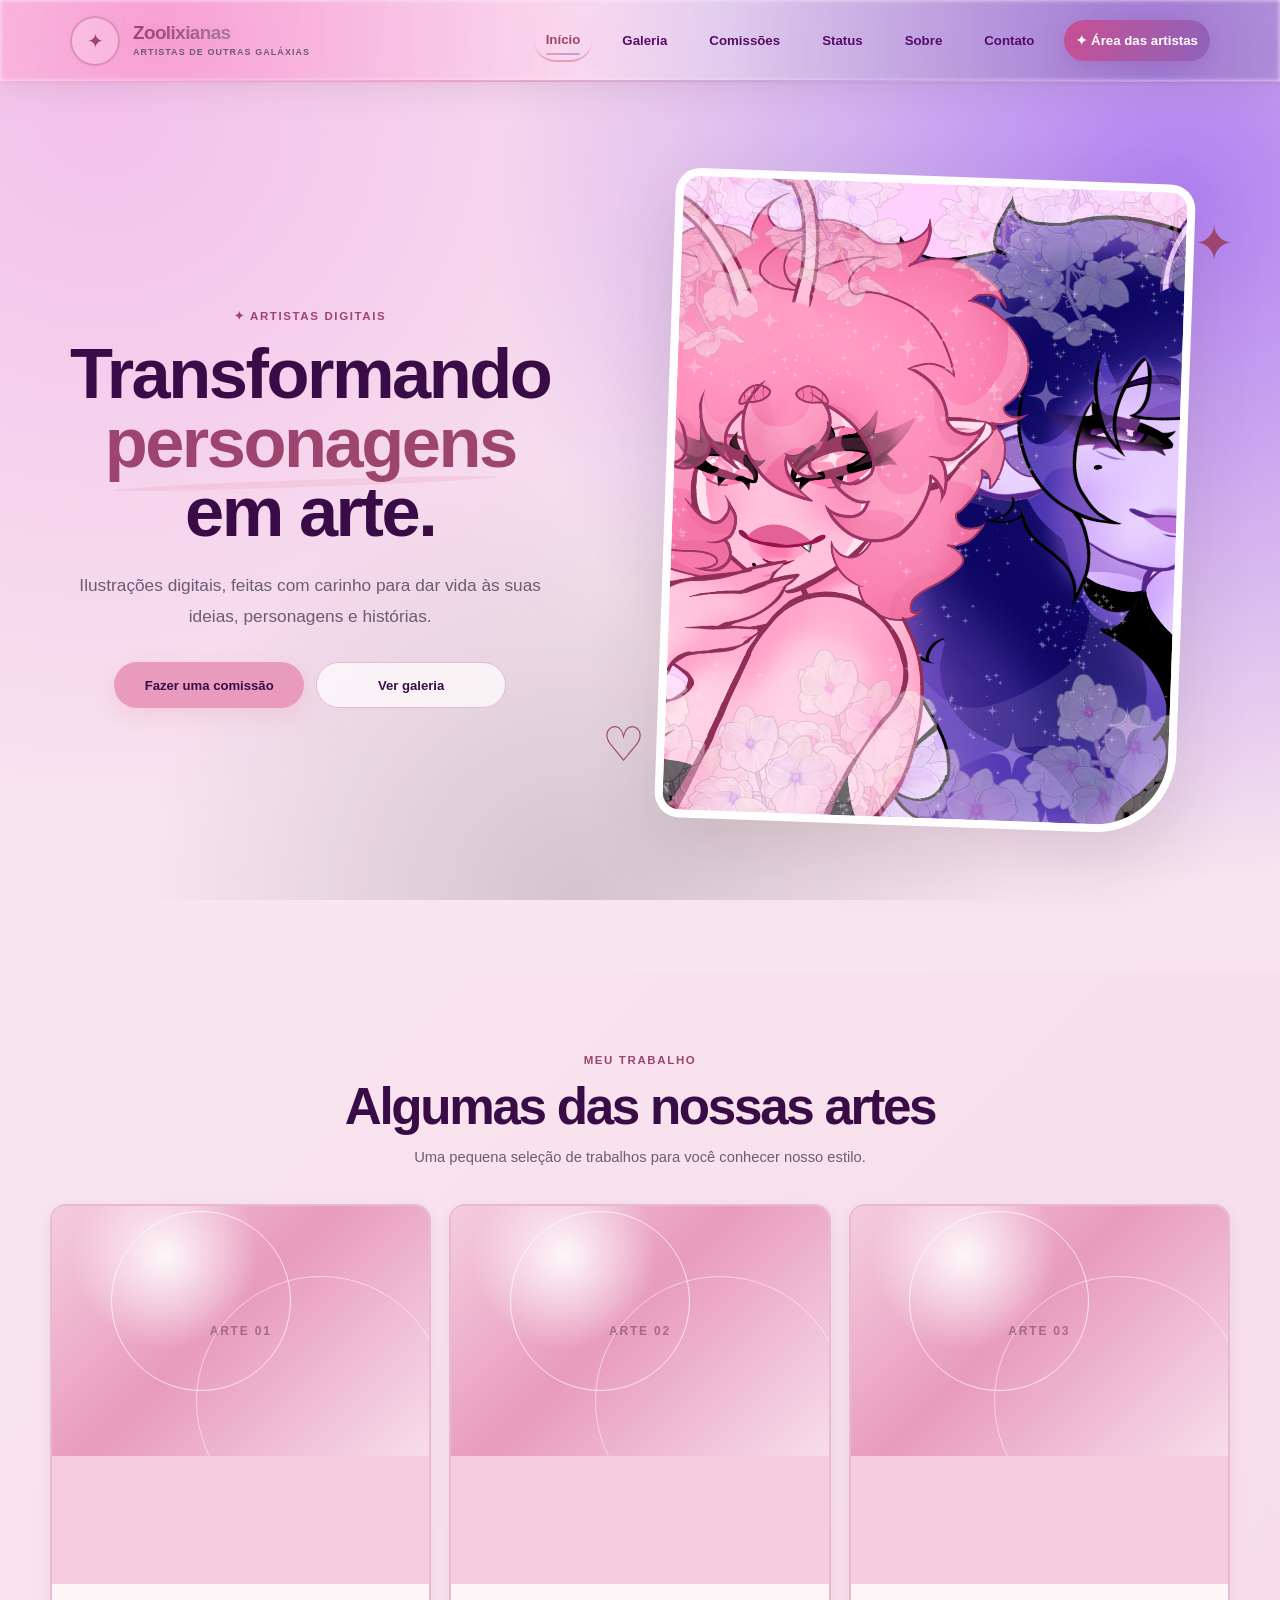
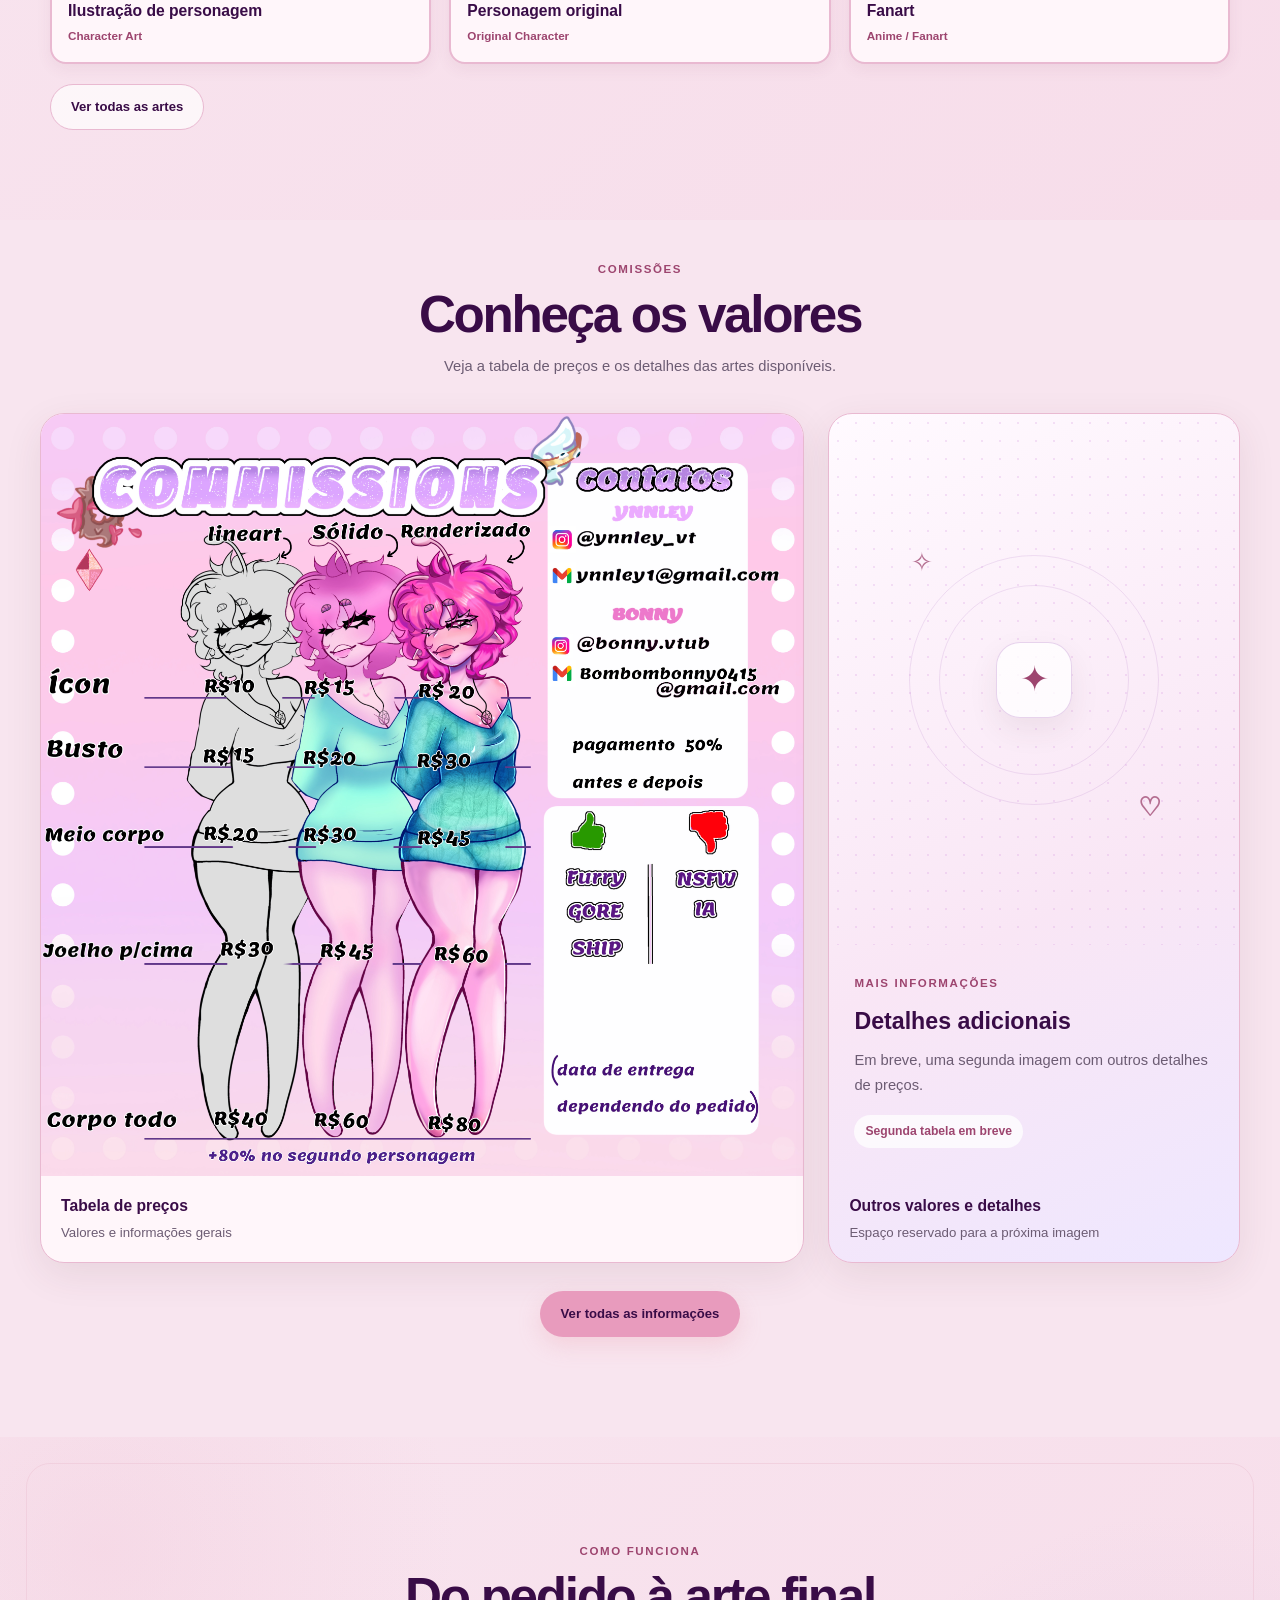
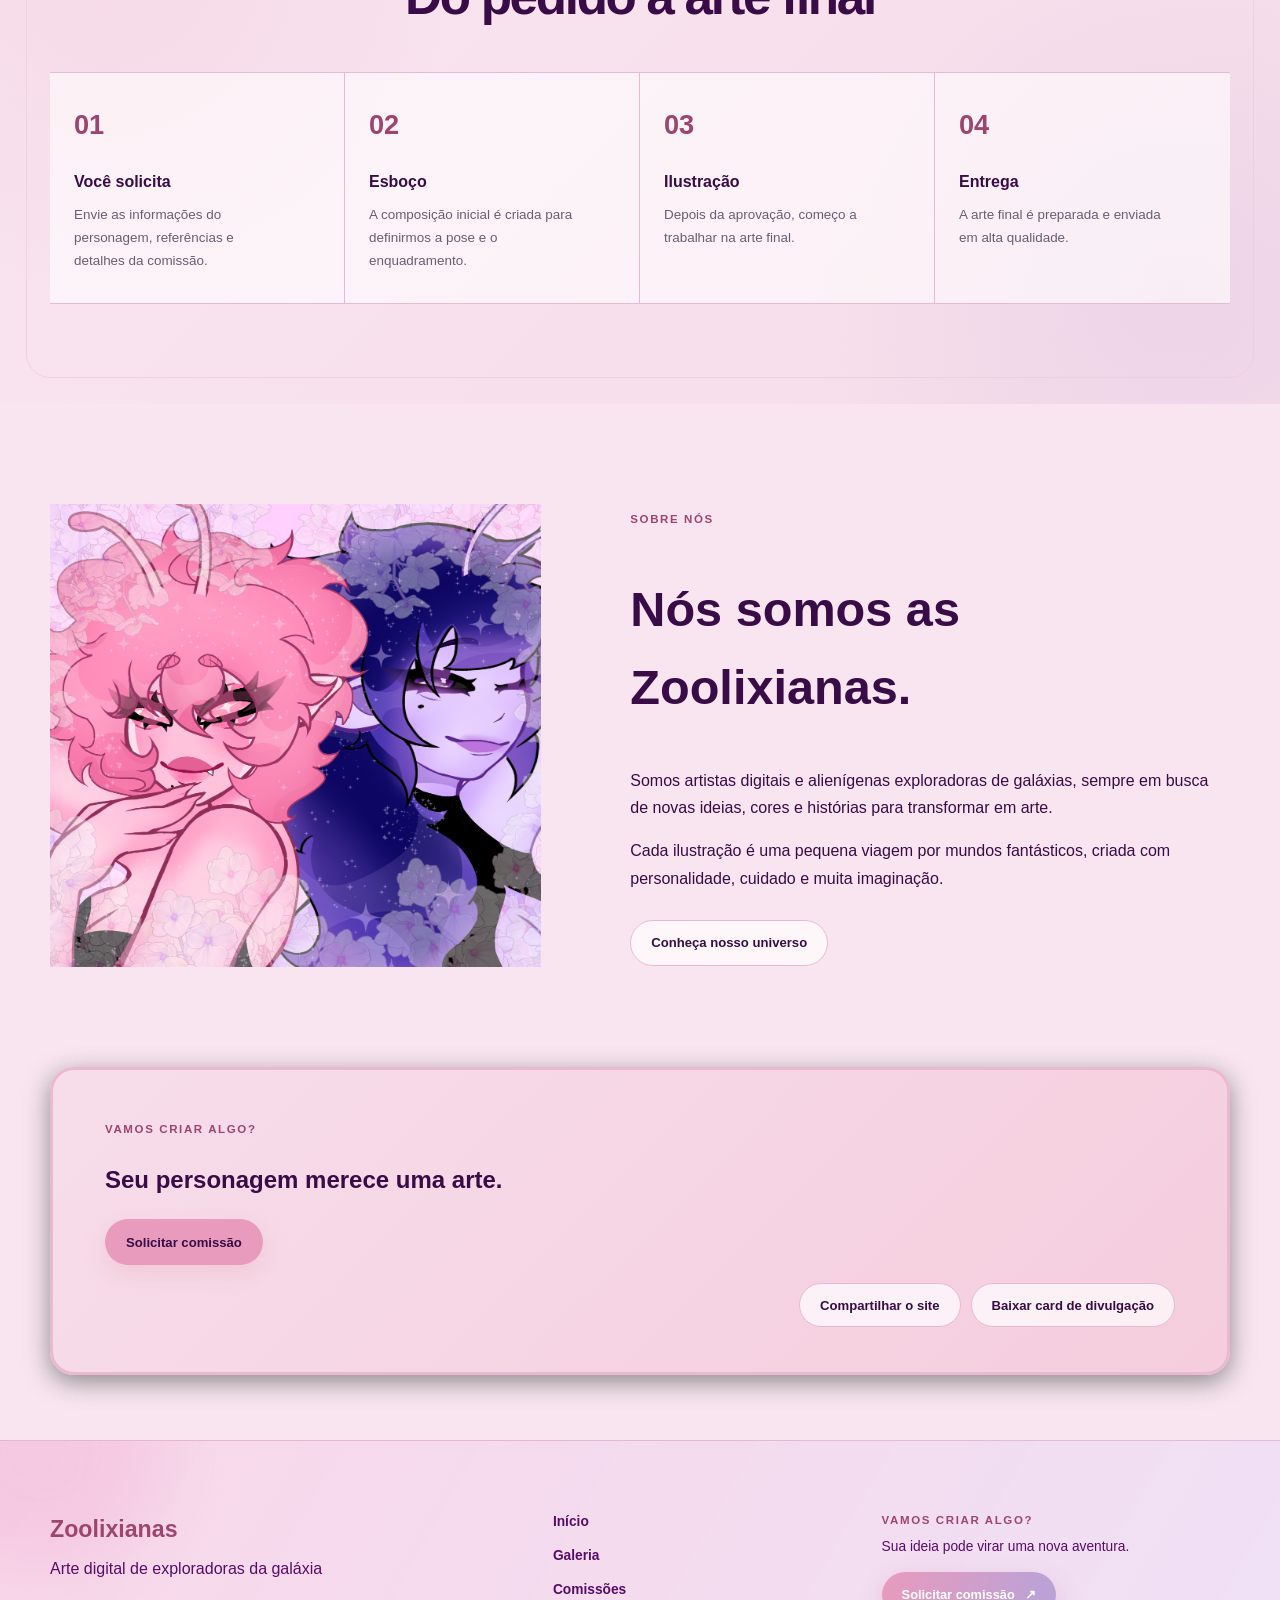
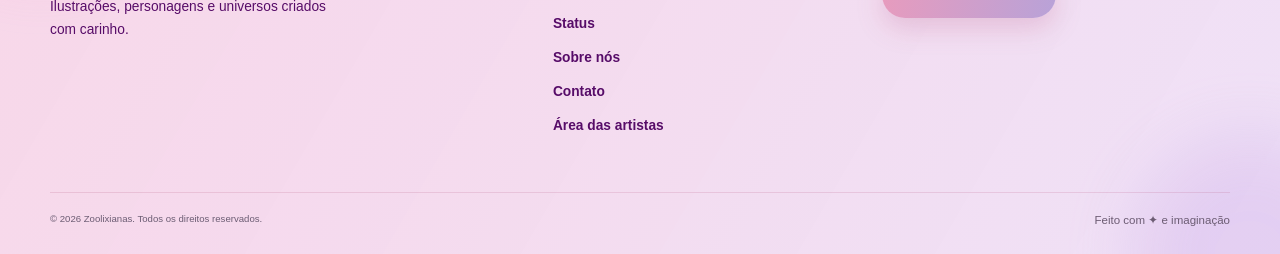
==== commit f345e4ab: "Tudo demora" ====
--- a/index.html
+++ b/index.html
@@ -6,14 +6,28 @@
     <meta name="viewport" content="width=device-width, initial-scale=1.0, viewport-fit=cover">
 
     <title>Zoolixianas | Comissões de Arte</title>
+    <link rel="canonical" href="https://zoolixianas.vercel.app/index.html">
+    <meta property="og:type" content="website">
+    <meta property="og:site_name" content="Zoolixianas">
+    <meta property="og:title" content="Zoolixianas | Comissões de Arte">
+    <meta property="og:description" content="✨ Duas artistas, muitos mundos! Explore ilustrações, personagens e universos das Zoolixianas — e encontre a arte perfeita para sua ideia.">
+    <meta property="og:url" content="https://zoolixianas.vercel.app/index.html">
+    <meta property="og:image" content="https://zoolixianas.vercel.app/assets/branding/share-card.jpg">
+    <meta property="og:image:width" content="1200">
+    <meta property="og:image:height" content="630">
+    <meta property="og:image:alt" content="Cartão Zoolixianas: duas artistas, muitos mundos">
+    <meta name="twitter:card" content="summary_large_image">
+    <meta name="twitter:title" content="Zoolixianas | Comissões de Arte">
+    <meta name="twitter:description" content="✨ Duas artistas, muitos mundos! Explore ilustrações, personagens e universos das Zoolixianas — e encontre a arte perfeita para sua ideia.">
+    <meta name="twitter:image" content="https://zoolixianas.vercel.app/assets/branding/share-card.jpg">
 
     <meta
         name="description"
-        content="Portfólio e comissões de arte digital em estilo anime."
+        content="✨ Duas artistas, muitos mundos! Explore ilustrações, personagens e universos das Zoolixianas — e encontre a arte perfeita para sua ideia."
     >
 
-    <link rel="stylesheet" href="css/style.css">
-    <link rel="stylesheet" href="css/components.css">
+    <link rel="stylesheet" href="css/style.css?v=20260928-social-card">
+    <link rel="stylesheet" href="css/components.css?v=20260928-social-card">
     <link rel="stylesheet" href="css/animations.css">
     <link rel="stylesheet" href="css/decorations.css">
     <link rel="stylesheet" href="css/home.css">
@@ -24,6 +38,7 @@
 </head>
 
 <body>
+    <a class="skip-link" href="#main-content">Pular para o conteúdo</a>
 
     <!-- HEADER -->
     <header class="site-header" id="site-header">
@@ -70,7 +85,7 @@
 </header>
 
 
-    <main>
+    <main id="main-content" tabindex="-1">
 
         <!-- HERO -->
         <section class="hero">
@@ -131,7 +146,7 @@
 
     <img
         src="assets/about/zoolixianas.webp"
-        alt="Ilustração de personagem"
+        alt="Duas personagens ilustradas em tons roxos e rosa, lado a lado em um cenário estrelado."
     >
 
 </div>
@@ -392,7 +407,7 @@
             <div class="about-image">
     <img
         src="assets/about/zoolixianas.webp"
-        alt="As artistas Zoolixianas"
+        alt="Duas personagens originais das artistas Zoolixianas, uma em tons roxos e outra em tons rosa."
     >
 </div>
 
@@ -441,7 +456,7 @@
                     Vamos criar algo?
                 </span>
 
-                <h2>
+            <h2>
                     Seu personagem merece uma arte.
                 </h2>
 
@@ -453,6 +468,12 @@
             >
                 Solicitar comissão
             </a>
+
+            <div class="home-share-actions">
+                <button class="button button-secondary" id="share-site-button" type="button">Compartilhar o site</button>
+                <a class="button button-secondary" href="assets/branding/share-card.jpg" download="Zoolixianas-card-divulgacao.jpg">Baixar card de divulgação</a>
+                <p class="home-share-feedback sr-only" id="share-site-feedback" role="status" aria-live="polite"></p>
+            </div>
 
         </section>
 
@@ -542,7 +563,8 @@
 
 
 <script src="js/app.js"></script>
-<script src="js/navigation.js"></script>
+<script src="js/navigation.js?v=20260928-access-share"></script>
+<script src="js/site-share.js?v=20260928-social-card"></script>
 <script src="js/reveal.js"></script>
 <script src="js/gallery.js"></script>
 <script src="js/lightbox.js"></script>
--- a/css/style.css
+++ b/css/style.css
@@ -86,10 +86,10 @@
 
     --text: #390c47;
     --text-soft: #570c68;
-    --muted: #8d7b91;
+    --muted: #6c5c73;
 
     --accent: #e89bbd;
-    --accent-dark: #b95f87;
+    --accent-dark: #9d456f;
     --accent-soft: #f5cddd;
 
     --accent-purple: #b8a2d8;
@@ -218,9 +218,39 @@
 }
 
 :focus-visible {
-    outline: 3px solid rgba(191, 104, 141, .45);
-    outline-offset: 4px;
+    outline: 3px solid #4d285e;
+    outline-offset: 3px;
     border-radius: 5px;
+}
+
+.skip-link {
+    position: fixed;
+    z-index: 5000;
+    top: 10px;
+    left: 10px;
+    padding: 12px 16px;
+    border: 2px solid #563065;
+    border-radius: 12px;
+    background: #fff;
+    color: #452251;
+    font-weight: 800;
+    transform: translateY(-160%);
+}
+.skip-link:focus { transform: translateY(0); }
+.sr-only {
+    position: absolute;
+    width: 1px;
+    height: 1px;
+    padding: 0;
+    margin: -1px;
+    overflow: hidden;
+    clip: rect(0, 0, 0, 0);
+    white-space: nowrap;
+    border: 0;
+}
+
+@media (prefers-reduced-motion: reduce) {
+    html { scroll-behavior: auto !important; }
 }
 
 
--- a/css/components.css
+++ b/css/components.css
@@ -72,8 +72,7 @@
     background:
         var(--accent);
 
-    color:
-        white;
+    color: var(--text);
 
     box-shadow:
         0 8px 22px
@@ -1111,4 +1110,11 @@
         flex-direction: column;
         gap: 8px;
     }
-}+}
+.home-share-actions { display: flex; flex-wrap: wrap; gap: 10px; margin-top: 18px; }
+.home-share-actions .button { min-height: 44px; }
+.home-share-feedback { flex-basis: 100%; margin: 0; color: var(--text); font-size: .82rem; }
+.contact-banner .home-share-actions { justify-content: flex-end; }
+@media (max-width: 560px) {
+    .contact-banner .home-share-actions, .home-share-actions { justify-content: center; }
+}
--- a/css/commissions.css
+++ b/css/commissions.css
@@ -882,3 +882,13 @@
         transition: none;
     }
 }
+
+.commission-faq { padding-top: 55px; }
+.faq-list { width: min(820px, 100%); display: grid; gap: 11px; margin: 0 auto; }
+.faq-item { overflow: hidden; border: 1px solid rgba(222,178,211,.8); border-radius: 16px; background: linear-gradient(120deg, rgba(255,249,252,.94), rgba(246,239,250,.92)); box-shadow: 0 7px 20px rgba(74,45,84,.045); }
+.faq-item summary { position: relative; padding: 17px 50px 17px 19px; color: var(--text); font-weight: 750; cursor: pointer; list-style: none; }
+.faq-item summary::-webkit-details-marker { display: none; }
+.faq-item summary::after { position: absolute; top: 50%; right: 19px; color: var(--accent-dark); content: "+"; font-size: 1.25rem; transform: translateY(-50%); }
+.faq-item[open] summary::after { content: "−"; }
+.faq-item > p { margin: 0; padding: 0 19px 18px; color: var(--muted); font-size: .9rem; line-height: 1.7; }
+.faq-item > p a { color: var(--accent-dark); font-weight: 750; text-decoration: underline; text-underline-offset: 3px; }
